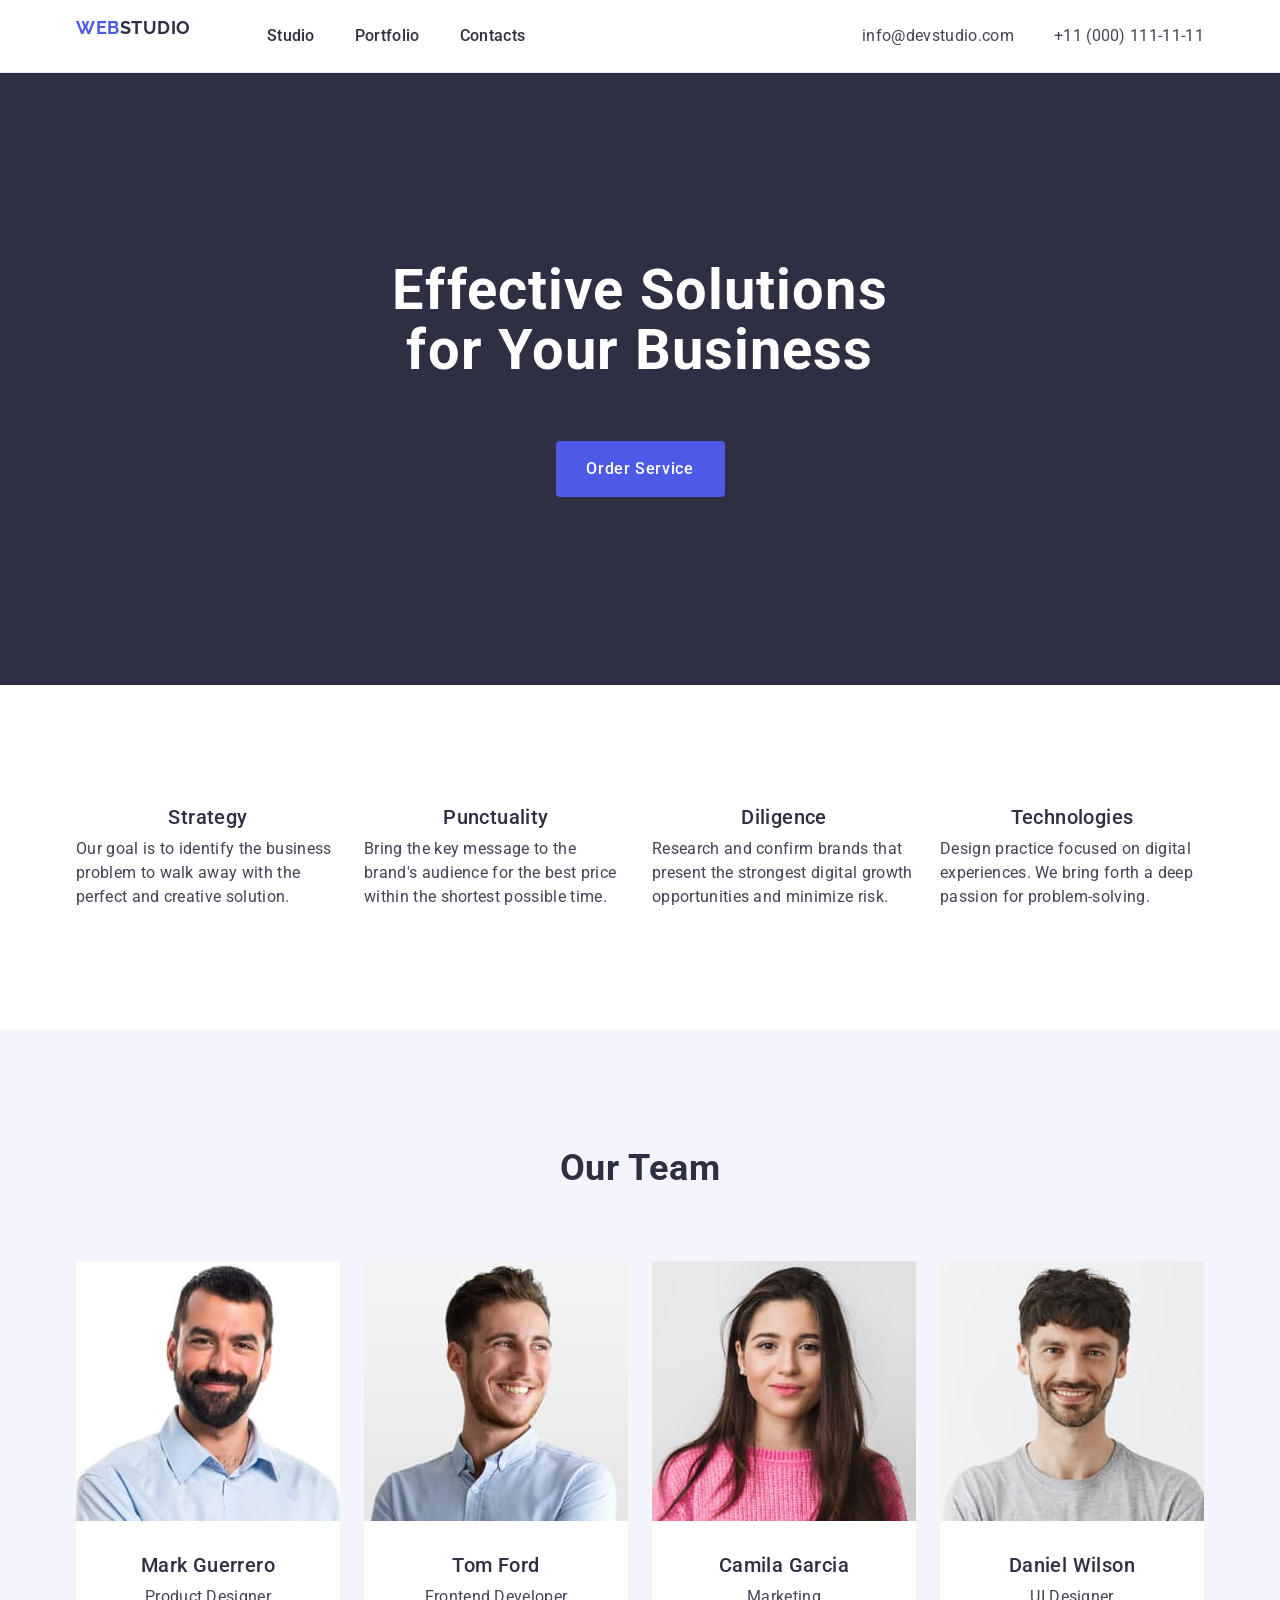
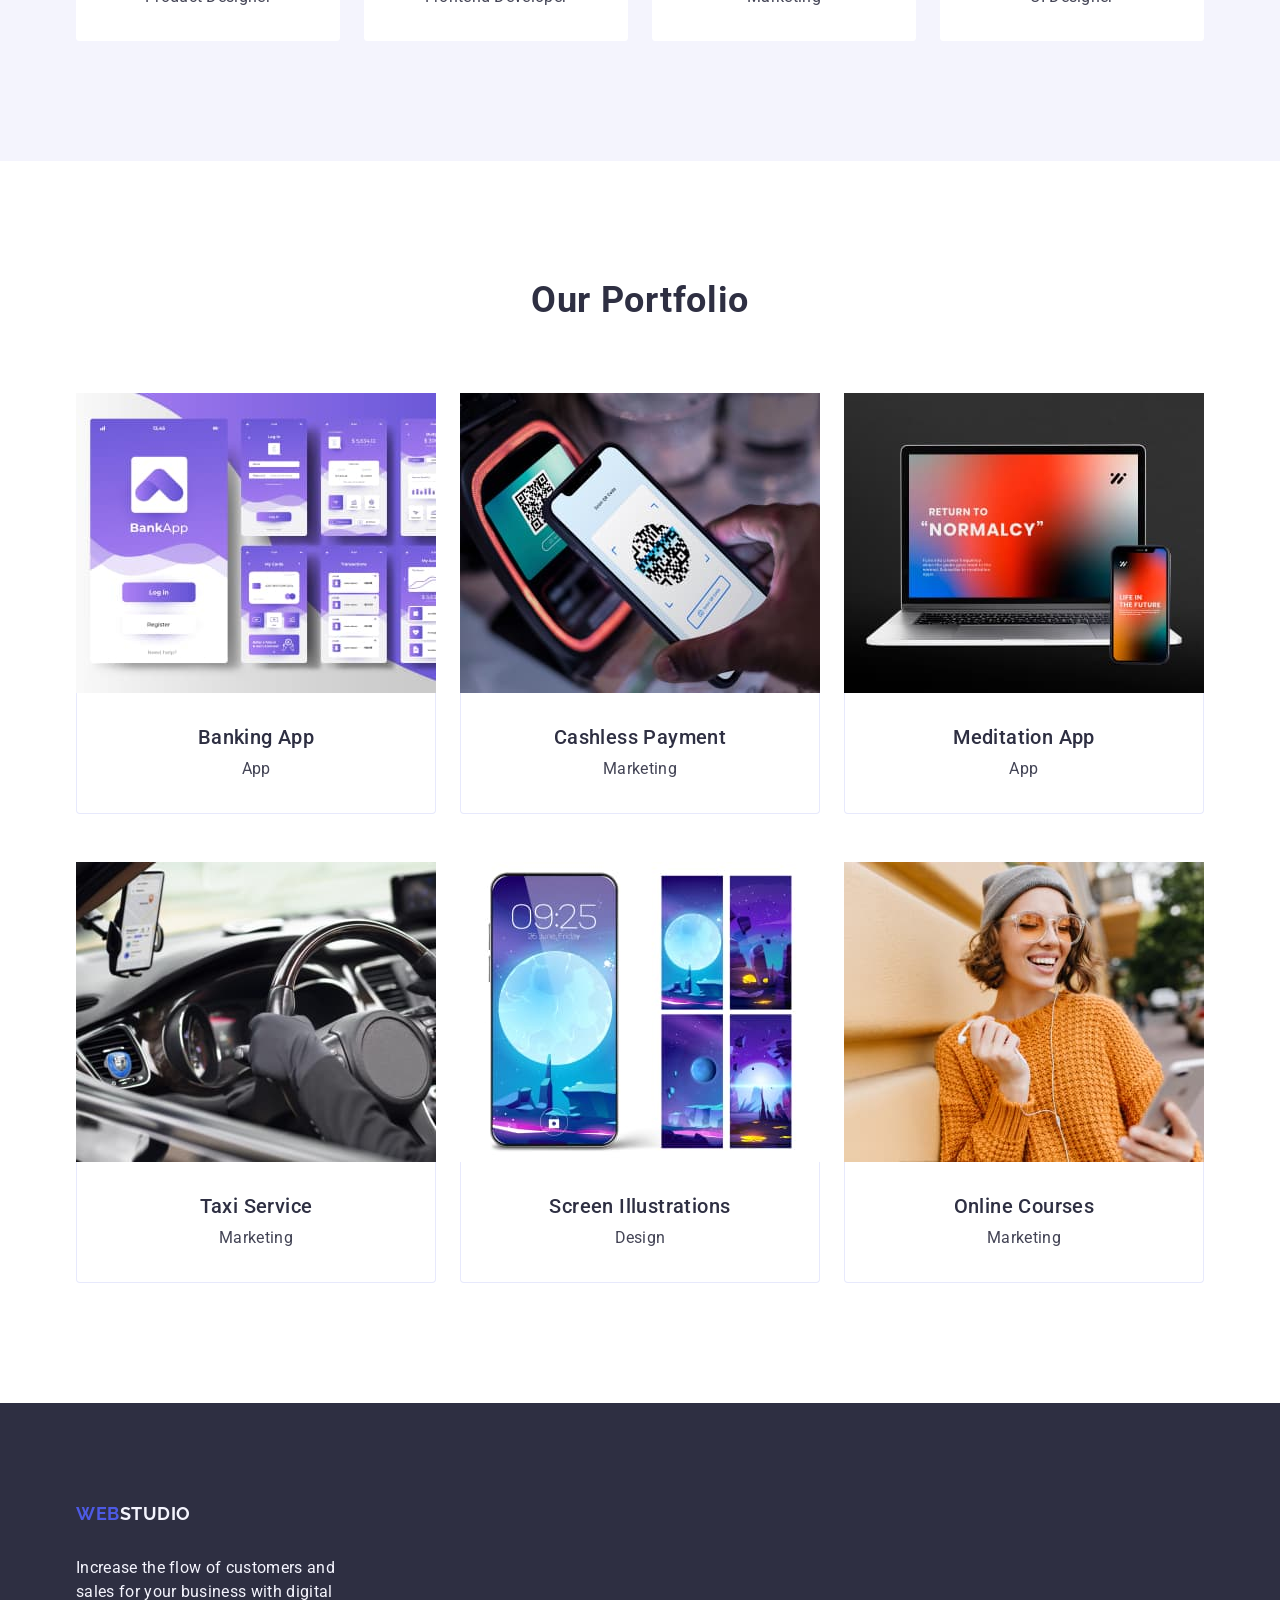
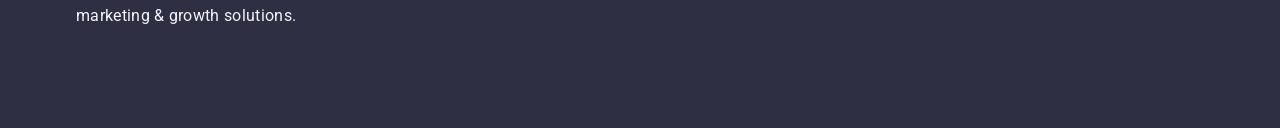
==== index.html @ fe7675bd "Initial commit" ====
<!DOCTYPE html>
<html lang="en">
  <head>
    <meta charset="UTF-8" />
    <meta name="viewport" content="width=device-width, initial-scale=1.0" />
    <link rel="preconnect" href="https://fonts.googleapis.com" />
    <link rel="preconnect" href="https://fonts.gstatic.com" crossorigin />
    <link
      href="https://fonts.googleapis.com/css2?family=Raleway:wght@800&family=Roboto:wght@400;500;700;900&display=swap"
      rel="stylesheet"
    />
    <link
      rel="stylesheet"
      href="https://cdnjs.cloudflare.com/ajax/libs/modern-normalize/2.0.0/modern-normalize.min.css"
      integrity="sha512-4xo8blKMVCiXpTaLzQSLSw3KFOVPWhm/TRtuPVc4WG6kUgjH6J03IBuG7JZPkcWMxJ5huwaBpOpnwYElP/m6wg=="
      crossorigin="anonymous"
      referrerpolicy="no-referrer"
    />
    <link rel="stylesheet" href="./css/styles.css" type="text/css" />

    <title>WebStudio</title>
  </head>
  <!--to clone-->
  <body>
    <header class="header">
      <div class="header-div container">
        <nav class="nav">
          <a class="logo-link link" href="./index.html"
            >Web<span class="logo-header">Studio</span></a
          >

          <ul class="list-header link">
            <li>
              <a href="./index.html" class="first-link link">Studio</a>
            </li>
            <li>
              <a href="" class="first-link link">Portfolio</a>
            </li>
            <li>
              <a href="" class="first-link link">Contacts</a>
            </li>
          </ul>
        </nav>
        <address class="address">
          <ul class="address-list list">
            <li>
              <a href="mailto:info@devstudio.com" class="contact-link link"
                >info@devstudio.com</a
              >
            </li>
            <li>
              <a href="tel:+110001111111" class="contact-link link"
                >+11 (000) 111-11-11</a
              >
            </li>
          </ul>
        </address>
      </div>
    </header>
    <main>
      <!--section one-->
      <section class="section-hero">
        <div class="container">
          <h1 class="heading-hero">Effective Solutions for Your Business</h1>
          <button type="button" class="button">Order Service</button>
        </div>
      </section>
      <!--section two-->
      <section class="section-one">
        <div class="container">
          <h2 class="visually-hidden">Our values</h2>
          <!--deleted section-one-list-->
          <ul class="section-one-list list">
            <li class="section-one-li">
              <h3 class="heading-h">Strategy</h3>
              <p class="paragraph-one">
                Our goal is to identify the business problem to walk away with
                the perfect and creative solution.
              </p>
            </li>
            <li class="section-one-li">
              <h3 class="heading-h">Punctuality</h3>
              <p class="paragraph-one">
                Bring the key message to the brand's audience for the best price
                within the shortest possible time.
              </p>
            </li>
            <li class="section-one-li">
              <h3 class="heading-h">Diligence</h3>
              <p class="paragraph-one">
                Research and confirm brands that present the strongest digital
                growth opportunities and minimize risk.
              </p>
            </li>
            <li class="section-one-li">
              <h3 class="heading-h">Technologies</h3>
              <p class="paragraph-one">
                Design practice focused on digital experiences. We bring forth a
                deep passion for problem-solving.
              </p>
            </li>
          </ul>
        </div>
      </section>
      <!--section three-->
      <section class="section-two">
        <div class="container">
          <h2 class="heading-two">Our Team</h2>
          <ul class="section-two-list list">
            <li class="section-two-li">
              <img
                src="./images/mark-1.jpg"
                alt="man in a blue shirt with short stubble"
                width="264"
                height="260"
              />
              <div class="div-two">
                <h3 class="heading-h">Mark Guerrero</h3>
                <p class="paragraph-two">Product Designer</p>
              </div>
            </li>
            <li class="section-two-li">
              <img
                src="./images/tom-2.jpg"
                alt="man in a blue shirt, smiling"
                width="264"
                height="260"
              />
              <div class="div-two">
                <h3 class="heading-h">Tom Ford</h3>
                <p class="paragraph-two">Frontend Developer</p>
              </div>
            </li>
            <li class="section-two-li">
              <img
                src="./images/camila-3.jpg"
                alt="woman in a pink sweater"
                width="264"
                height="260"
              />
              <div class="div-two">
                <h3 class="heading-h">Camila Garcia</h3>
                <p class="paragraph-two">Marketing</p>
              </div>
            </li>
            <li class="section-two-li">
              <img
                src="./images/daniel-4.jpg"
                alt="man in a grey t-shirt"
                width="264"
                height="260"
              />
              <div class="div-two">
                <h3 class="heading-h">Daniel Wilson</h3>
                <p class="paragraph-two">UI Designer</p>
              </div>
            </li>
          </ul>
        </div>
      </section>

      <!--section four-->
      <section class="section-three">
        <div class="container">
          <h2 class="heading-three">Our Portfolio</h2>

          <ul class="portfolio-list list">
            <li class="portfolio-li">
              <img
                src="./images/banking-app-5.jpg"
                width="360"
                height="300"
                alt="an image showing an example of the banking app"
              />
              <div class="div-three">
                <h3 class="heading-h">Banking App</h3>
                <p class="paragraph-three">App</p>
              </div>
            </li>
            <li class="portfolio-li">
              <img
                src="./images/cashless-6.jpg"
                width="360"
                height="300"
                alt="an image showing an example of the cashless payment app"
              />
              <div class="div-three">
                <h3 class="heading-h">Cashless Payment</h3>
                <p class="paragraph-three">Marketing</p>
              </div>
            </li>
            <li class="portfolio-li">
              <img
                src="./images/meditation-app-7.jpg"
                width="360"
                height="300"
                alt="an image showing an example of the meditation app on a computer and on a smartphone"
              />
              <div class="div-three">
                <h3 class="heading-h">Meditation App</h3>
                <p class="paragraph-three">App</p>
              </div>
            </li>
            <li class="portfolio-li">
              <img
                src="./images/taxi-8.jpg"
                width="360"
                height="300"
                alt="an image showing the driver's place in a taxi car with an on app on a smartphone"
              />
              <div class="div-three">
                <h3 class="heading-h">Taxi Service</h3>
                <p class="paragraph-three">Marketing</p>
              </div>
            </li>
            <li class="portfolio-li">
              <img
                src="./images/screen-9.jpg"
                width="360"
                height="300"
                alt="an image showing an example of the illustrations on a smartphone"
              />
              <div class="div-three">
                <h3 class="heading-h">Screen Illustrations</h3>
                <p class="paragraph-three">Design</p>
              </div>
            </li>
            <li class="portfolio-li">
              <img
                src="./images/online-course-10.jpg"
                width="360"
                height="300"
                alt="an image showing happy young woman during online course on a smartphone"
              />
              <div class="div-three">
                <h3 class="heading-h">Online Courses</h3>
                <p class="paragraph-three">Marketing</p>
              </div>
            </li>
          </ul>
        </div>
      </section>
    </main>
    <!--footer-->
    <footer class="footer">
      <div class="container">
        <a class="logo-link link" href="index.html"
          >Web<span class="logo-footer">Studio</span></a
        >

        <p class="footer-paragraph">
          Increase the flow of customers and sales for your business with
          digital marketing & growth solutions.
        </p>
      </div>
    </footer>
  </body>
</html>
---- css/styles.css ----
:root {
  --color-logo: #4d5ae5;
  --color-section1: #2e2f42;
  --color-footer: #f4f4fd;
  --color-paragraph: #434455;
  --color-portfolio: #e7e9fc;
}

body {
  font-family: "Roboto", sans-serif;
  color: #434455;
  background-color: #ffffff;
}

h1,
h2,
h3,
h4,
h5,
h6,
p {
  margin: 0;
}

img {
  display: block;
  max-width: 100%;
  height: auto;
}

button {
  cursor: pointer;
  border: none;
  border-radius: 4px;
}

.link {
  text-decoration: none;
}

.list {
  list-style: none;
  margin: 0;
  padding-left: 0;
}

ul,
ol {
  list-style: none;
  margin: 0;
  padding-left: 0;
}

* {
  margin: 0;
  padding: 0;
}

.container {
  margin: 0 auto;
  padding: 0 15px;
  max-width: 1158px;
}

.logo-link {
  font-family: "Raleway", sans-serif;
  font-weight: 700;
  font-size: 18px;
  line-height: 1.17;
  letter-spacing: 0.03em;
  text-transform: uppercase;
  color: var(--color-logo);
  margin-right: 76px;
  display: inline-block;
  margin-bottom: 16px;
}

.logo-header {
  color: #2e2f42;
}

header {
  border-bottom: 1px solid #e7e9fc;
}

.list-header {
  display: flex;
  gap: 40px;
}

.header-div {
  display: flex;
  width: 1158px;
  margin: 0 auto;
  padding: 0 15px;
}

.nav {
  display: flex;
  align-items: center;
}

.visually-hidden {
  position: absolute;
  width: 1px;
  height: 1px;
  margin: -1px;
  border: 0;
  padding: 0;
  white-space: nowrap;
  clip-path: inset(100%);
  clip: rect(0 0 0 0);
  overflow: hidden;
}

.first-link:hover {
  color: #404bbf;
}

.first-link:focus {
  color: #404bbf;
}

.first-link {
  font-weight: 500;
  font-size: 16px;
  line-height: 1.5;
  letter-spacing: 0.02em;
  color: #2e2f42;
  padding: 24px 0 24px;
}

.section-one {
  padding: 120px 0;
}

.section-one-list {
  display: flex;
  gap: 24px;
}

.section-one-li {
  width: calc((100% - 72px) / 4);
}

.section-two {
  background-color: #f4f4fd;
  padding: 120px 0;
}

.section-two-list {
  display: flex;
  gap: 24px;
}

.section-two-li {
  width: calc((100%-72px) / 4);
  border-radius: 0px 0px 4px 4px;
  background-color: #ffffff;
}

.address {
  font-style: normal;
  margin-left: auto;
  display: flex;
  gap: 40px;
  padding: 24px 0;
}
.address-list {
  display: flex;
  gap: 40px;
}

.span {
  color: #2e2f42;
}

.logo-footer {
  color: #f4f4fd;
  font-weight: 700;
  display: inline-block;
  margin-bottom: 16px;
}

.footer-paragraph {
  line-height: 1.5;
  color: var(--color-footer);
  letter-spacing: 0.02em;
  max-width: 264px;
}

.contact-link {
  font-size: 16px;
  line-height: 1.5;
  letter-spacing: 0.02em;
  color: #434455;
  text-decoration: none;
}

.contact-link:hover {
  color: #404bbf;
}

.contact-link:focus {
  color: #404bbf;
}

.filter-button :hover .filter-button :focus {
  background-color: var(--color-example);
}

.section-hero {
  background-color: var(--color-section1);
  padding: 188px 0;
}

.heading-hero {
  font-size: 56px;
  line-height: 1.07;
  text-align: center;
  letter-spacing: 0.02em;
  color: #ffffff;
  max-width: 496px;
  margin: 0 auto;
}

.heading-two {
  font-size: 36px;
  line-height: 1.11;
  text-align: center;
  letter-spacing: 0.02em;
  text-transform: capitalize;
  color: #2e2f42;
  margin-bottom: 72px;
}

.heading-h {
  font-weight: 500;
  font-size: 20px;
  line-height: 1.2;
  letter-spacing: 0.02em;
  color: #2e2f42;
  text-align: center;
  margin-bottom: 8px;
}

.heading-three {
  font-size: 36px;
  line-height: 1.11;
  text-align: center;
  letter-spacing: 0.02em;
  text-transform: capitalize;
  color: #2e2f42;
  margin-bottom: 72px;
}

.paragraph-one {
  font-size: 16px;
  line-height: 1.5;
  letter-spacing: 0.02em;
}

.paragraph-two {
  font-size: 16px;
  line-height: 1.5;
  letter-spacing: 0.02em;
  text-align: center;
}

.div-two {
  padding: 32px 0px;
  background-color: #ffffff;
  border-radius: 0px 0px 4px 4px;
  gap: 32px;
}

.paragraph-portfolio {
  font-size: 16px;
  line-height: 1.5;
  letter-spacing: 0.02em;
  color: var(--color-paragraph);
}

.paragraph-three {
  font-size: 16px;
  line-height: 1.5;
  letter-spacing: 0.02em;
  color: #434455;
  text-align: center;
}

.button {
  background-color: #4d5ae5;
  font-family: "Roboto", sans-serif;
  font-weight: 500;
  font-size: 16px;
  line-height: 1.5;
  letter-spacing: 0.04em;
  color: #ffffff;
  cursor: pointer;
  display: block;
  min-width: 169px;
  height: 56px;
  border: none;
  border-radius: 4px;
  margin: 0 auto;
  margin-top: 60px;
}

.button:focus {
  background-color: #404bbf;
}

.button:hover {
  background-color: #404bbf;
}

.section-three {
  padding-top: 120px;
  padding-bottom: 120px;
}

.div-three {
  padding: 32px 16px;
  background-color: #ffffff;
  border: 1px solid #e7e9fc;
  border-top: none;
  border-radius: 0px 0px 4px 4px;
  gap: 32px;
}

.portfolio-list {
  display: flex;
  flex-wrap: wrap;
  column-gap: 24px;
  row-gap: 48px;
}

.portfolio-li {
  width: calc((100% - 48px) / 3);
}

.footer {
  padding: 100px 0;
  background-color: #2e2f42;
  color: var(--CLOUD, #f4f4fd);
}
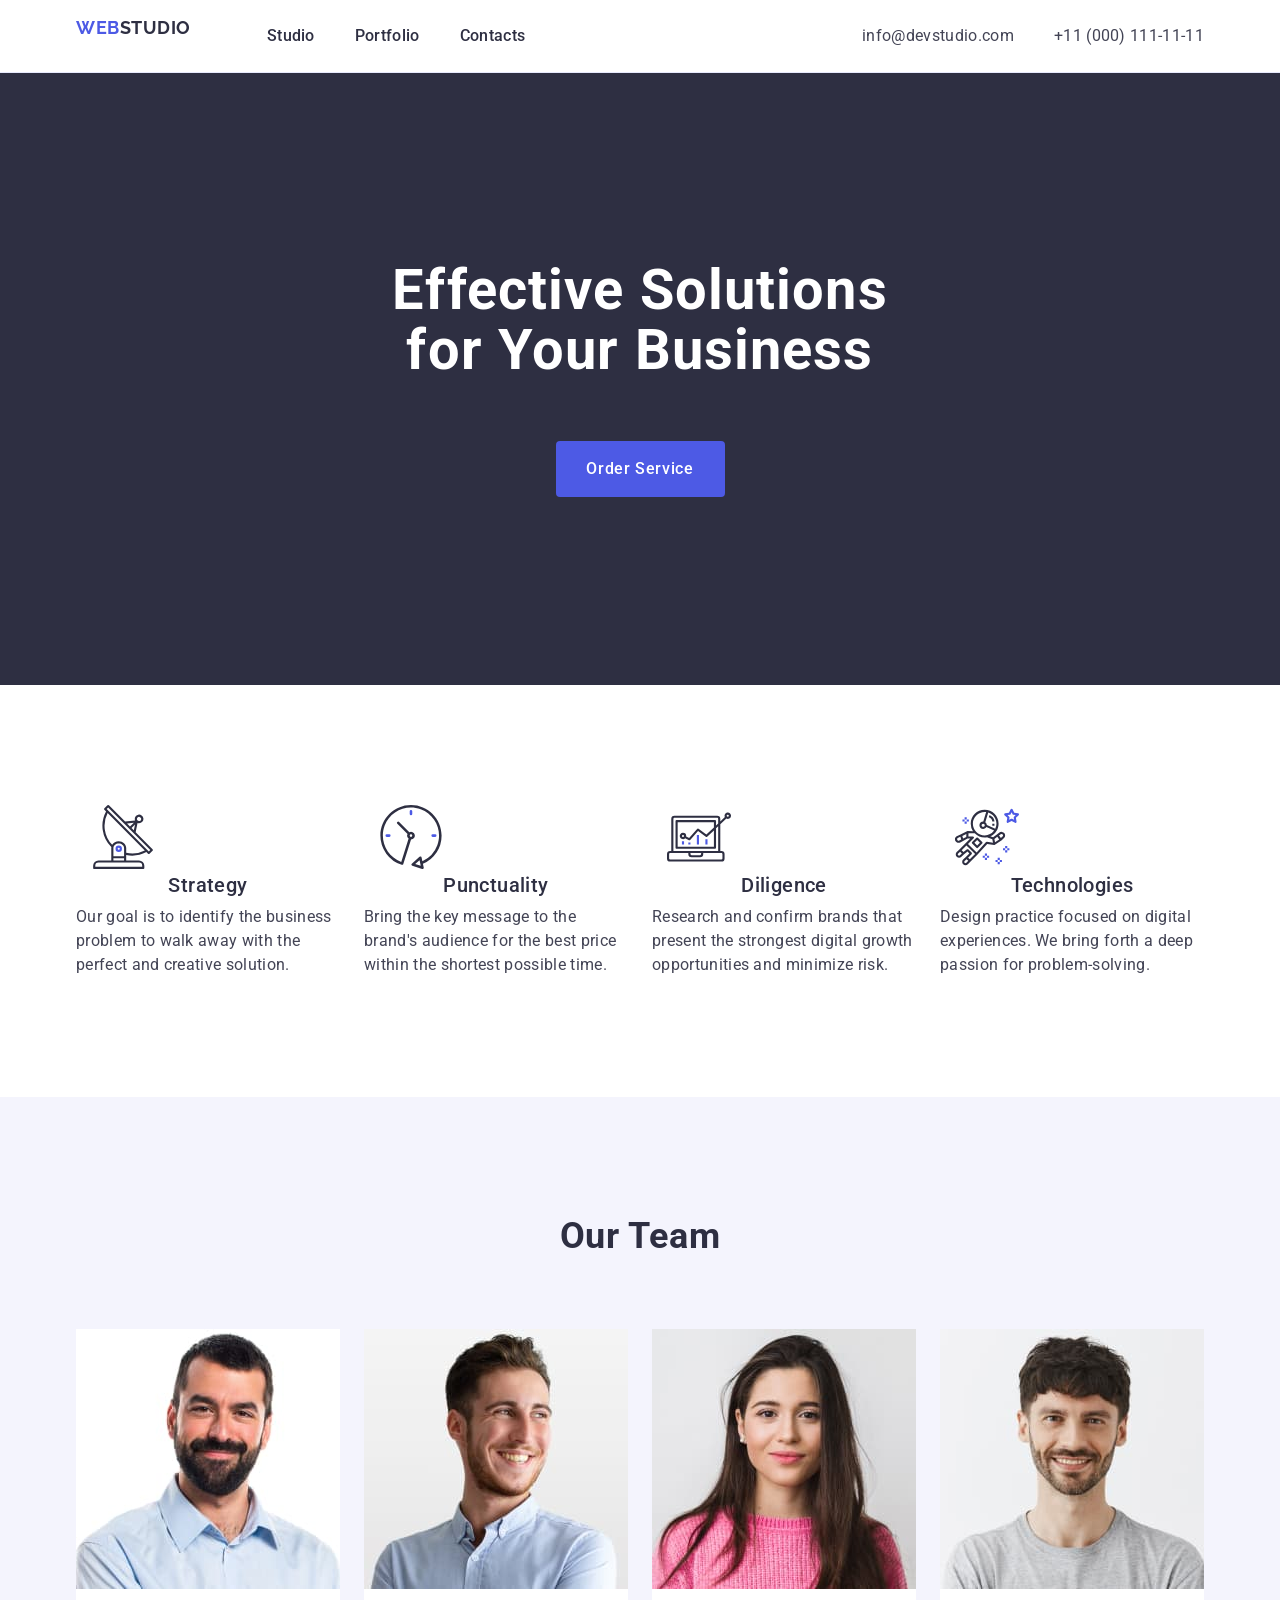
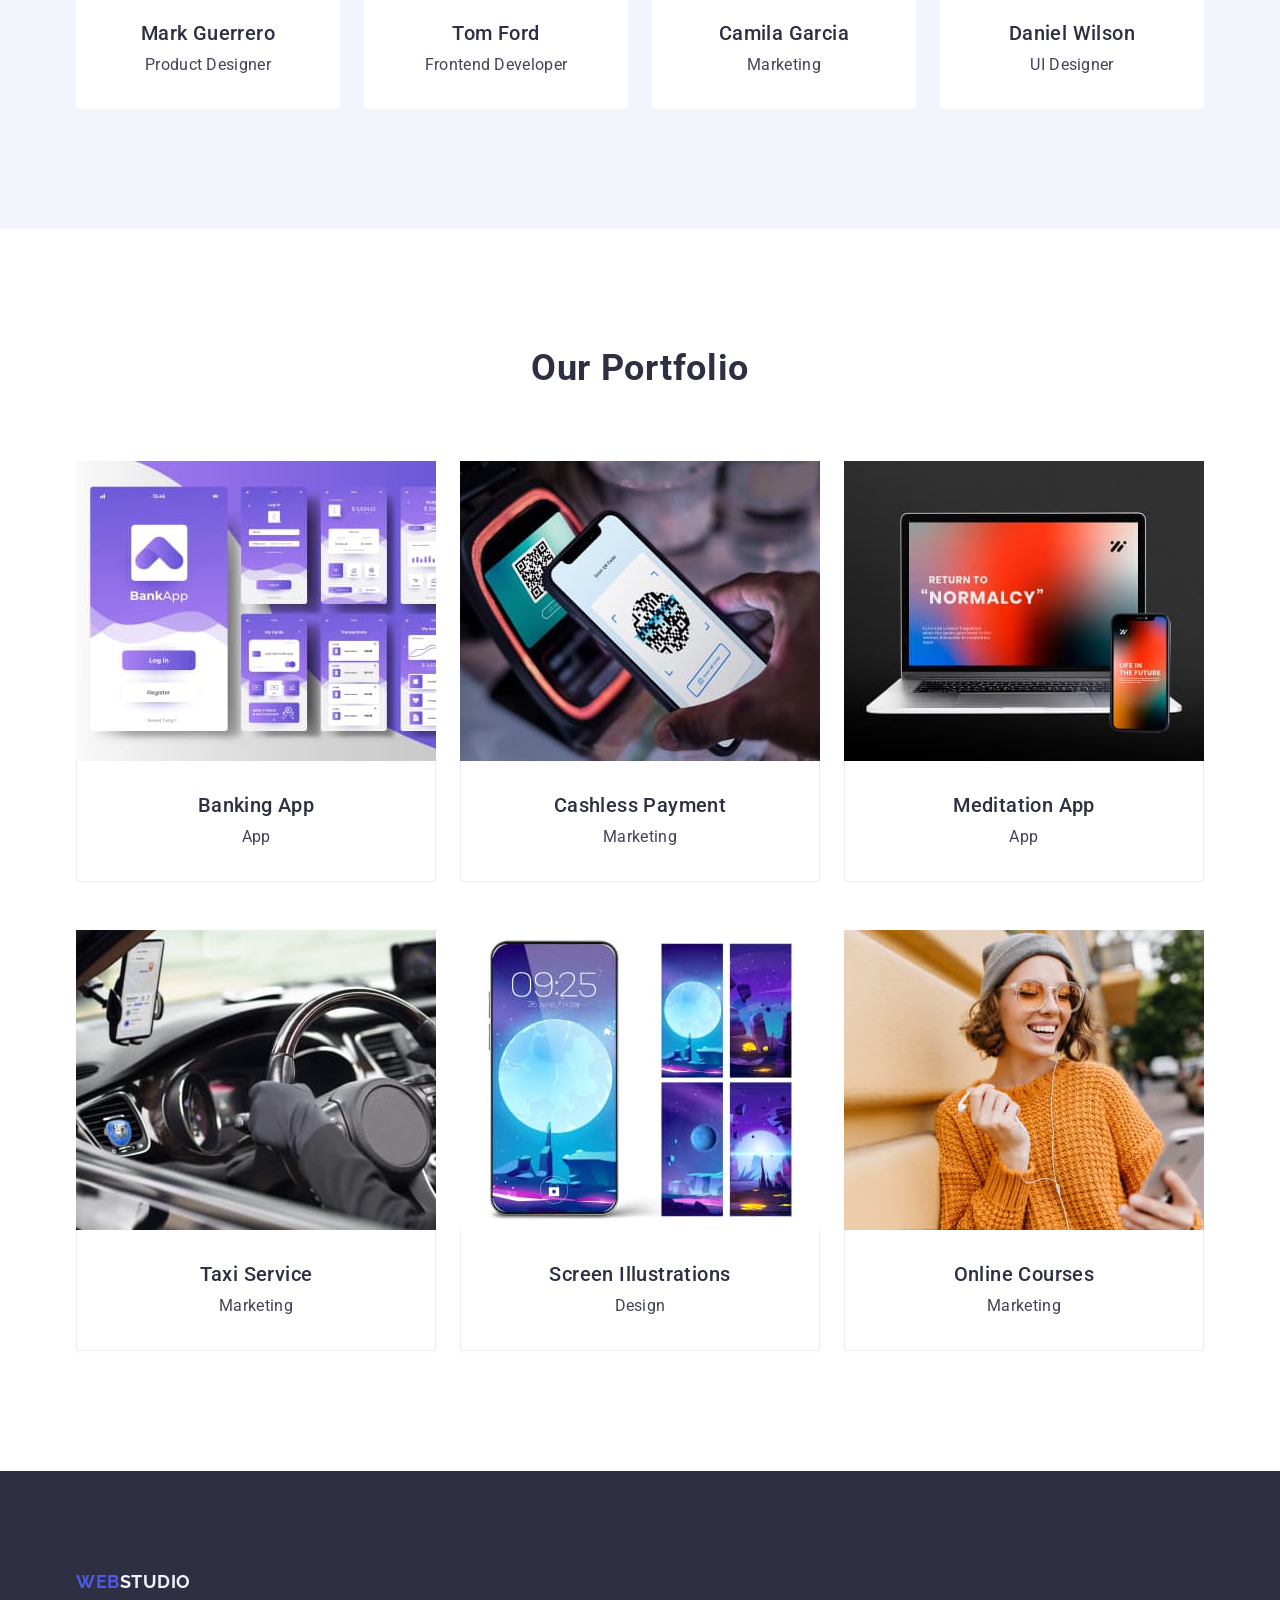
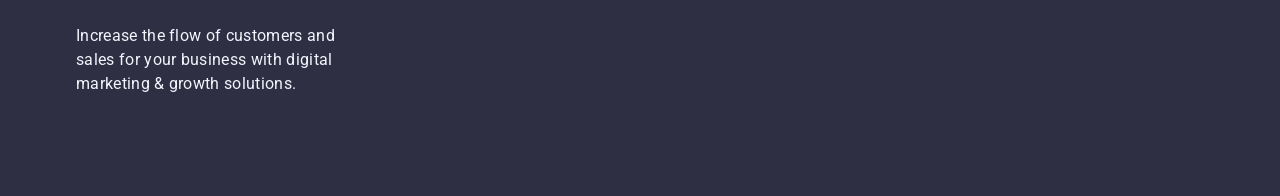
==== commit 10e4bca8: "add icons" ====
--- a/index.html
+++ b/index.html
@@ -72,6 +72,11 @@
           <!--deleted section-one-list-->
           <ul class="section-one-list list">
             <li class="section-one-li">
+              <div class="container section-one-icons-container">
+                <svg class="section-one-icons" width="64" height="64">
+                  <use href="./images/icons.svg#icon-antenna-1"></use>
+                </svg>
+              </div>
               <h3 class="heading-h">Strategy</h3>
               <p class="paragraph-one">
                 Our goal is to identify the business problem to walk away with
@@ -79,6 +84,11 @@
               </p>
             </li>
             <li class="section-one-li">
+              <div class="container section-one-icons-container">
+                <svg class="section-one-icons" width="64" height="64">
+                  <use href="./images/icons.svg#icon-clock-1"></use>
+                </svg>
+              </div>
               <h3 class="heading-h">Punctuality</h3>
               <p class="paragraph-one">
                 Bring the key message to the brand's audience for the best price
@@ -86,6 +96,11 @@
               </p>
             </li>
             <li class="section-one-li">
+              <div class="container section-one-icons-container">
+                <svg class="section-one-icons" width="64" height="64">
+                  <use href="./images/icons.svg#icon-diagram-1"></use>
+                </svg>
+              </div>
               <h3 class="heading-h">Diligence</h3>
               <p class="paragraph-one">
                 Research and confirm brands that present the strongest digital
@@ -93,6 +108,11 @@
               </p>
             </li>
             <li class="section-one-li">
+              <div class="container section-one-icons-container">
+                <svg class="section-one-icons" width="64" height="64">
+                  <use href="./images/icons.svg#icon-astronaut-1"></use>
+                </svg>
+              </div>
               <h3 class="heading-h">Technologies</h3>
               <p class="paragraph-one">
                 Design practice focused on digital experiences. We bring forth a
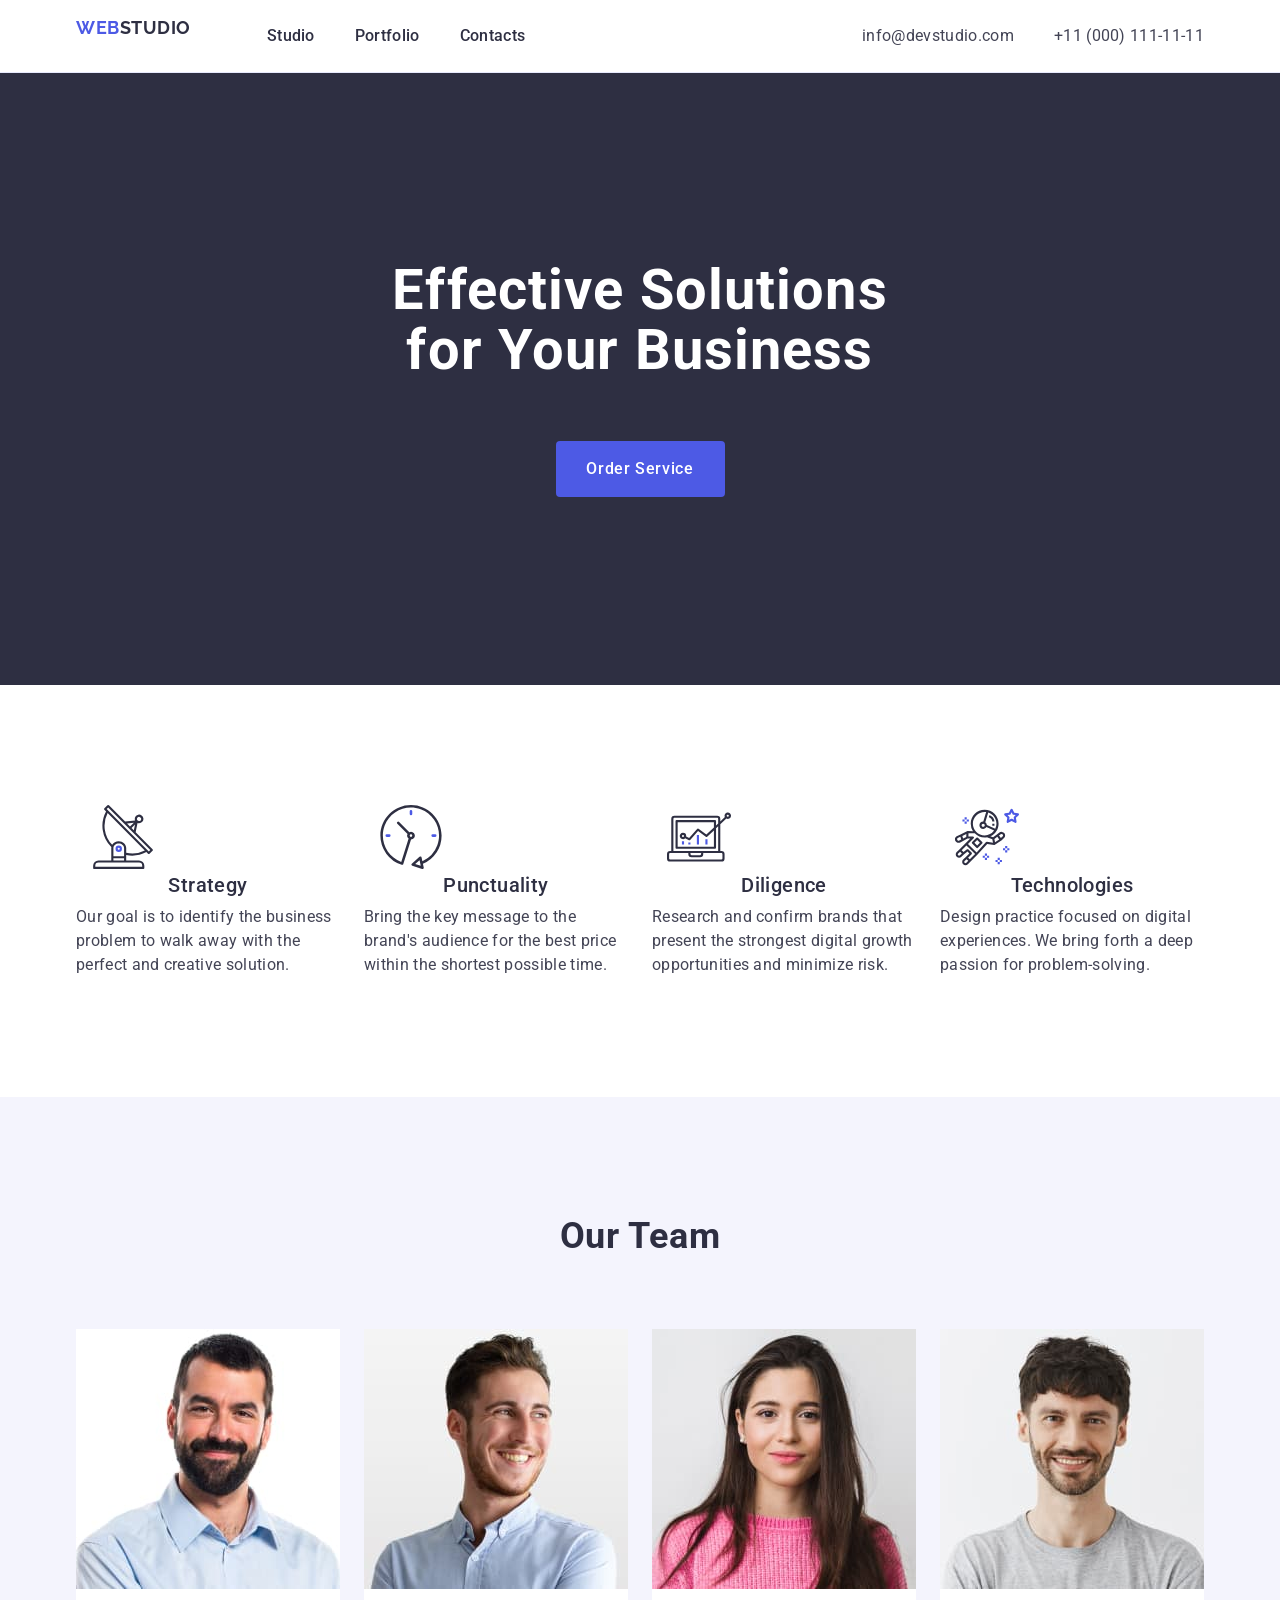
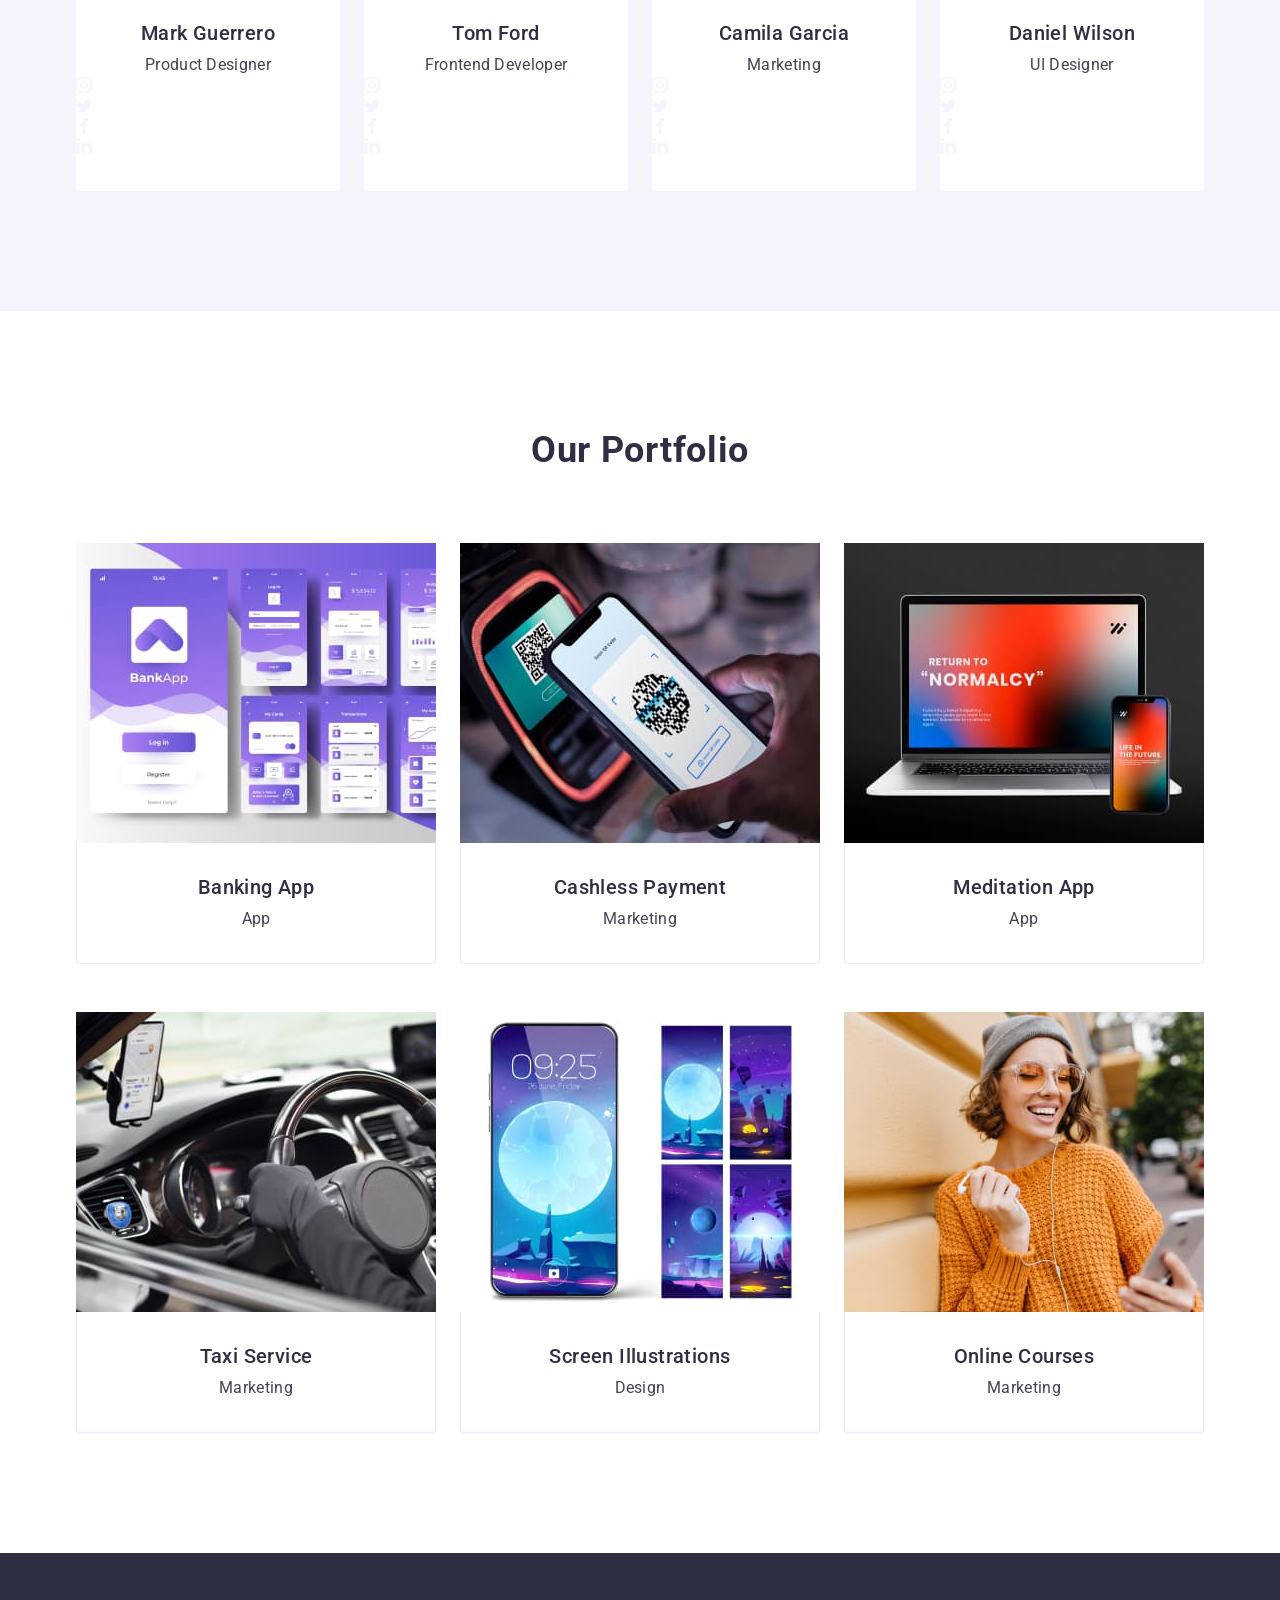
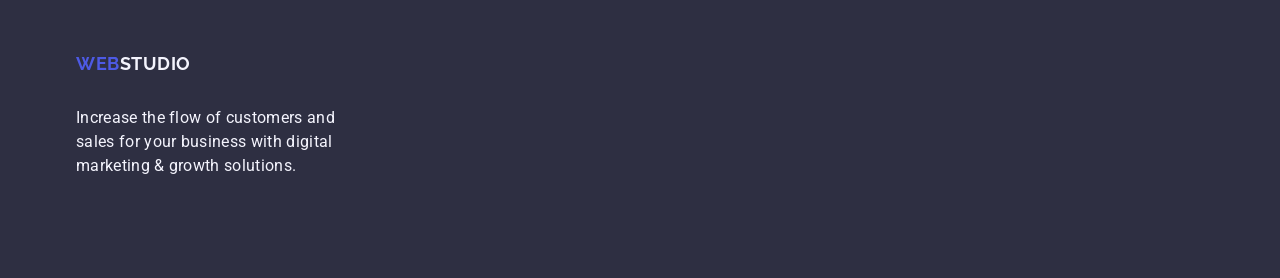
==== commit dabea833: "add social icons" ====
--- a/index.html
+++ b/index.html
@@ -137,6 +137,37 @@
               <div class="div-two">
                 <h3 class="heading-h">Mark Guerrero</h3>
                 <p class="paragraph-two">Product Designer</p>
+
+                <ul class="section-two-icons-list">
+                  <li class="section-two-icons-li">
+                    <a href="" class="link-icon">
+                      <svg width="16" height="16" class="icon-li">
+                        <use href="./images/icons.svg#icon-instagram"></use>
+                      </svg>
+                    </a>
+                  </li>
+                  <li class="section-two-icons-li">
+                    <a href="" class="link-icon">
+                      <svg width="16" height="16" class="icon-li">
+                        <use href="./images/icons.svg#icon-twitter"></use>
+                      </svg>
+                    </a>
+                  </li>
+                  <li class="section-two-icons-li">
+                    <a href="" class="link-icon">
+                      <svg width="16" height="16" class="icon-li">
+                        <use href="./images/icons.svg#icon-facebook"></use>
+                      </svg>
+                    </a>
+                  </li>
+                  <li class="section-two-icons-li">
+                    <a href="" class="link-icon">
+                      <svg width="16" height="16" class="icon-li">
+                        <use href="./images/icons.svg#icon-linkedin"></use>
+                      </svg>
+                    </a>
+                  </li>
+                </ul>
               </div>
             </li>
             <li class="section-two-li">
@@ -149,6 +180,36 @@
               <div class="div-two">
                 <h3 class="heading-h">Tom Ford</h3>
                 <p class="paragraph-two">Frontend Developer</p>
+                <ul class="section-two-icons-list">
+                  <li class="section-two-icons-li">
+                    <a href="" class="link-icon">
+                      <svg width="16" height="16" class="icon-li">
+                        <use href="./images/icons.svg#icon-instagram"></use>
+                      </svg>
+                    </a>
+                  </li>
+                  <li class="section-two-icons-li">
+                    <a href="" class="link-icon">
+                      <svg width="16" height="16" class="icon-li">
+                        <use href="./images/icons.svg#icon-twitter"></use>
+                      </svg>
+                    </a>
+                  </li>
+                  <li class="section-two-icons-li">
+                    <a href="" class="link-icon">
+                      <svg width="16" height="16" class="icon-li">
+                        <use href="./images/icons.svg#icon-facebook"></use>
+                      </svg>
+                    </a>
+                  </li>
+                  <li class="section-two-icons-li">
+                    <a href="" class="link-icon">
+                      <svg width="16" height="16" class="icon-li">
+                        <use href="./images/icons.svg#icon-linkedin"></use>
+                      </svg>
+                    </a>
+                  </li>
+                </ul>
               </div>
             </li>
             <li class="section-two-li">
@@ -161,6 +222,36 @@
               <div class="div-two">
                 <h3 class="heading-h">Camila Garcia</h3>
                 <p class="paragraph-two">Marketing</p>
+                <ul class="section-two-icons-list">
+                  <li class="section-two-icons-li">
+                    <a href="" class="link-icon">
+                      <svg width="16" height="16" class="icon-li">
+                        <use href="./images/icons.svg#icon-instagram"></use>
+                      </svg>
+                    </a>
+                  </li>
+                  <li class="section-two-icons-li">
+                    <a href="" class="link-icon">
+                      <svg width="16" height="16" class="icon-li">
+                        <use href="./images/icons.svg#icon-twitter"></use>
+                      </svg>
+                    </a>
+                  </li>
+                  <li class="section-two-icons-li">
+                    <a href="" class="link-icon">
+                      <svg width="16" height="16" class="icon-li">
+                        <use href="./images/icons.svg#icon-facebook"></use>
+                      </svg>
+                    </a>
+                  </li>
+                  <li class="section-two-icons-li">
+                    <a href="" class="link-icon">
+                      <svg width="16" height="16" class="icon-li">
+                        <use href="./images/icons.svg#icon-linkedin"></use>
+                      </svg>
+                    </a>
+                  </li>
+                </ul>
               </div>
             </li>
             <li class="section-two-li">
@@ -173,6 +264,36 @@
               <div class="div-two">
                 <h3 class="heading-h">Daniel Wilson</h3>
                 <p class="paragraph-two">UI Designer</p>
+                <ul class="section-two-icons-list">
+                  <li class="section-two-icons-li">
+                    <a href="" class="link-icon">
+                      <svg width="16" height="16" class="icon-li">
+                        <use href="./images/icons.svg#icon-instagram"></use>
+                      </svg>
+                    </a>
+                  </li>
+                  <li class="section-two-icons-li">
+                    <a href="" class="link-icon">
+                      <svg width="16" height="16" class="icon-li">
+                        <use href="./images/icons.svg#icon-twitter"></use>
+                      </svg>
+                    </a>
+                  </li>
+                  <li class="section-two-icons-li">
+                    <a href="" class="link-icon">
+                      <svg width="16" height="16" class="icon-li">
+                        <use href="./images/icons.svg#icon-facebook"></use>
+                      </svg>
+                    </a>
+                  </li>
+                  <li class="section-two-icons-li">
+                    <a href="" class="link-icon">
+                      <svg width="16" height="16" class="icon-li">
+                        <use href="./images/icons.svg#icon-linkedin"></use>
+                      </svg>
+                    </a>
+                  </li>
+                </ul>
               </div>
             </li>
           </ul>
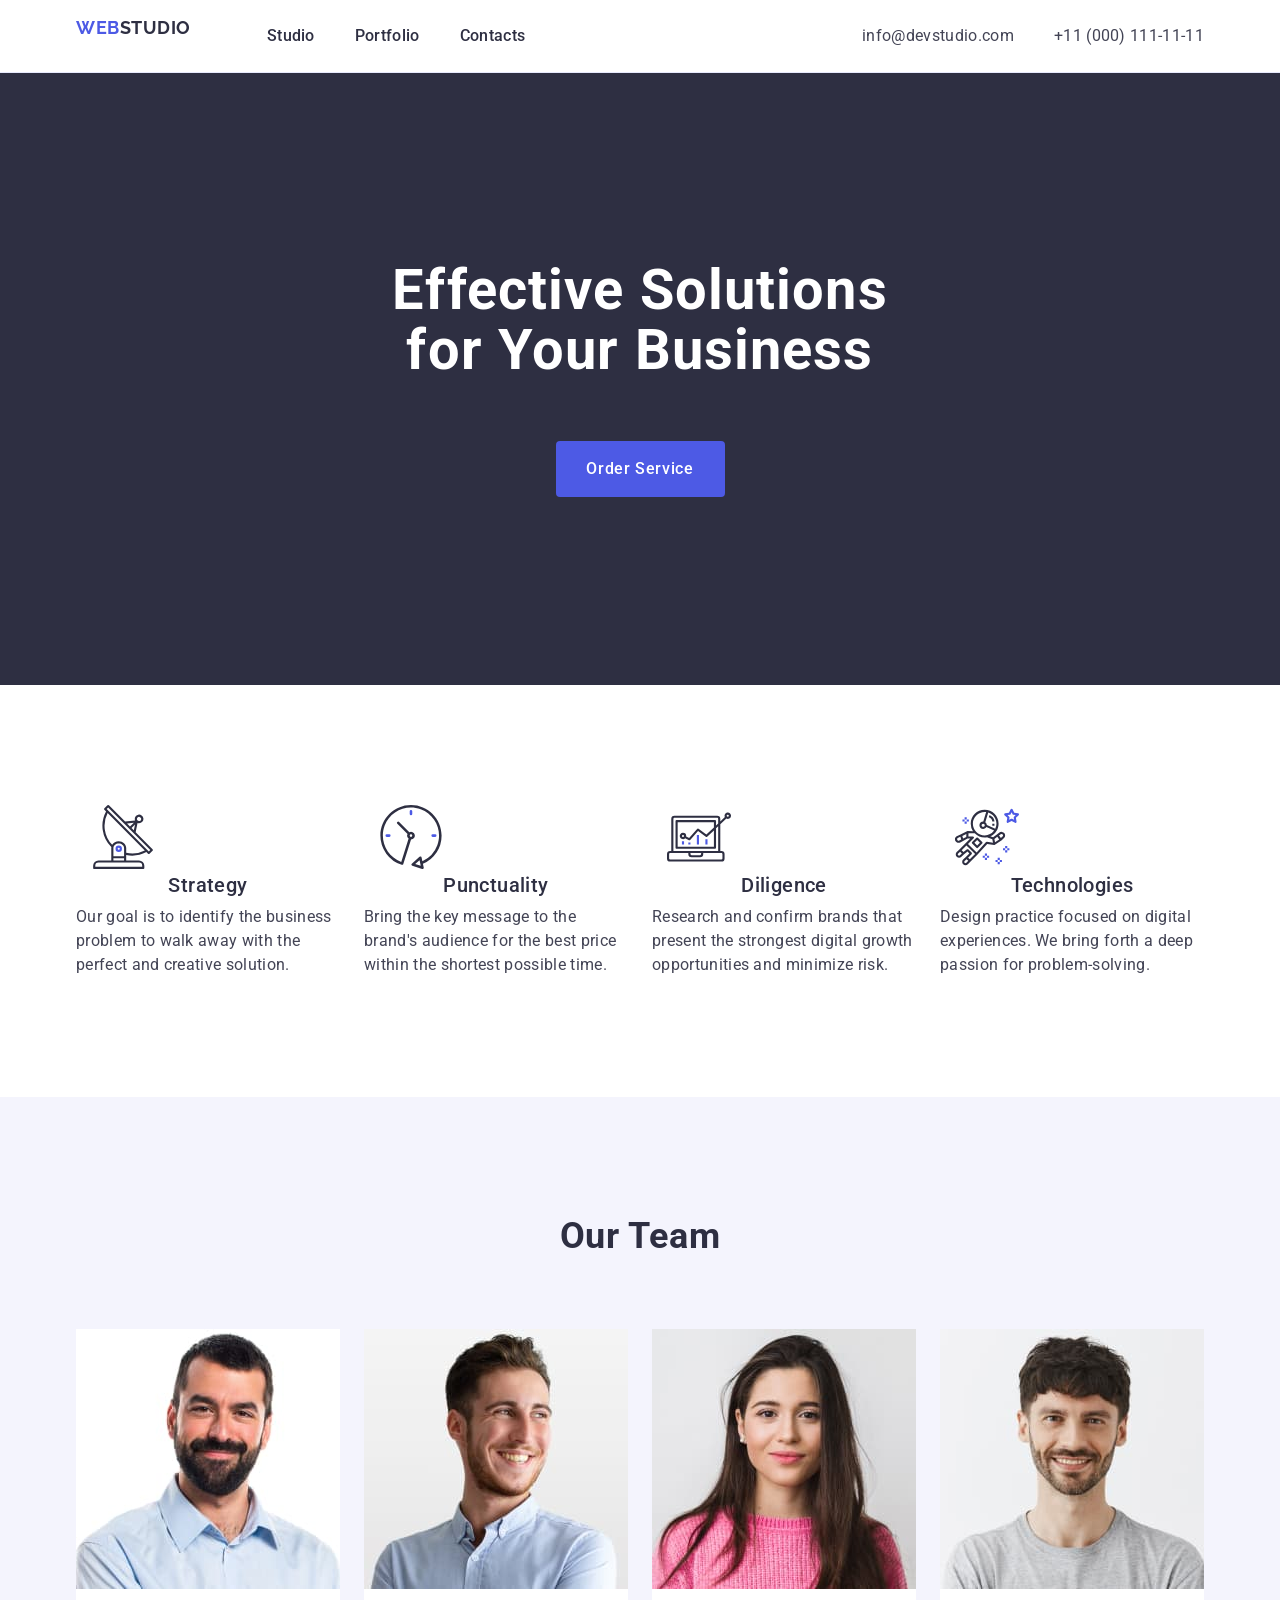
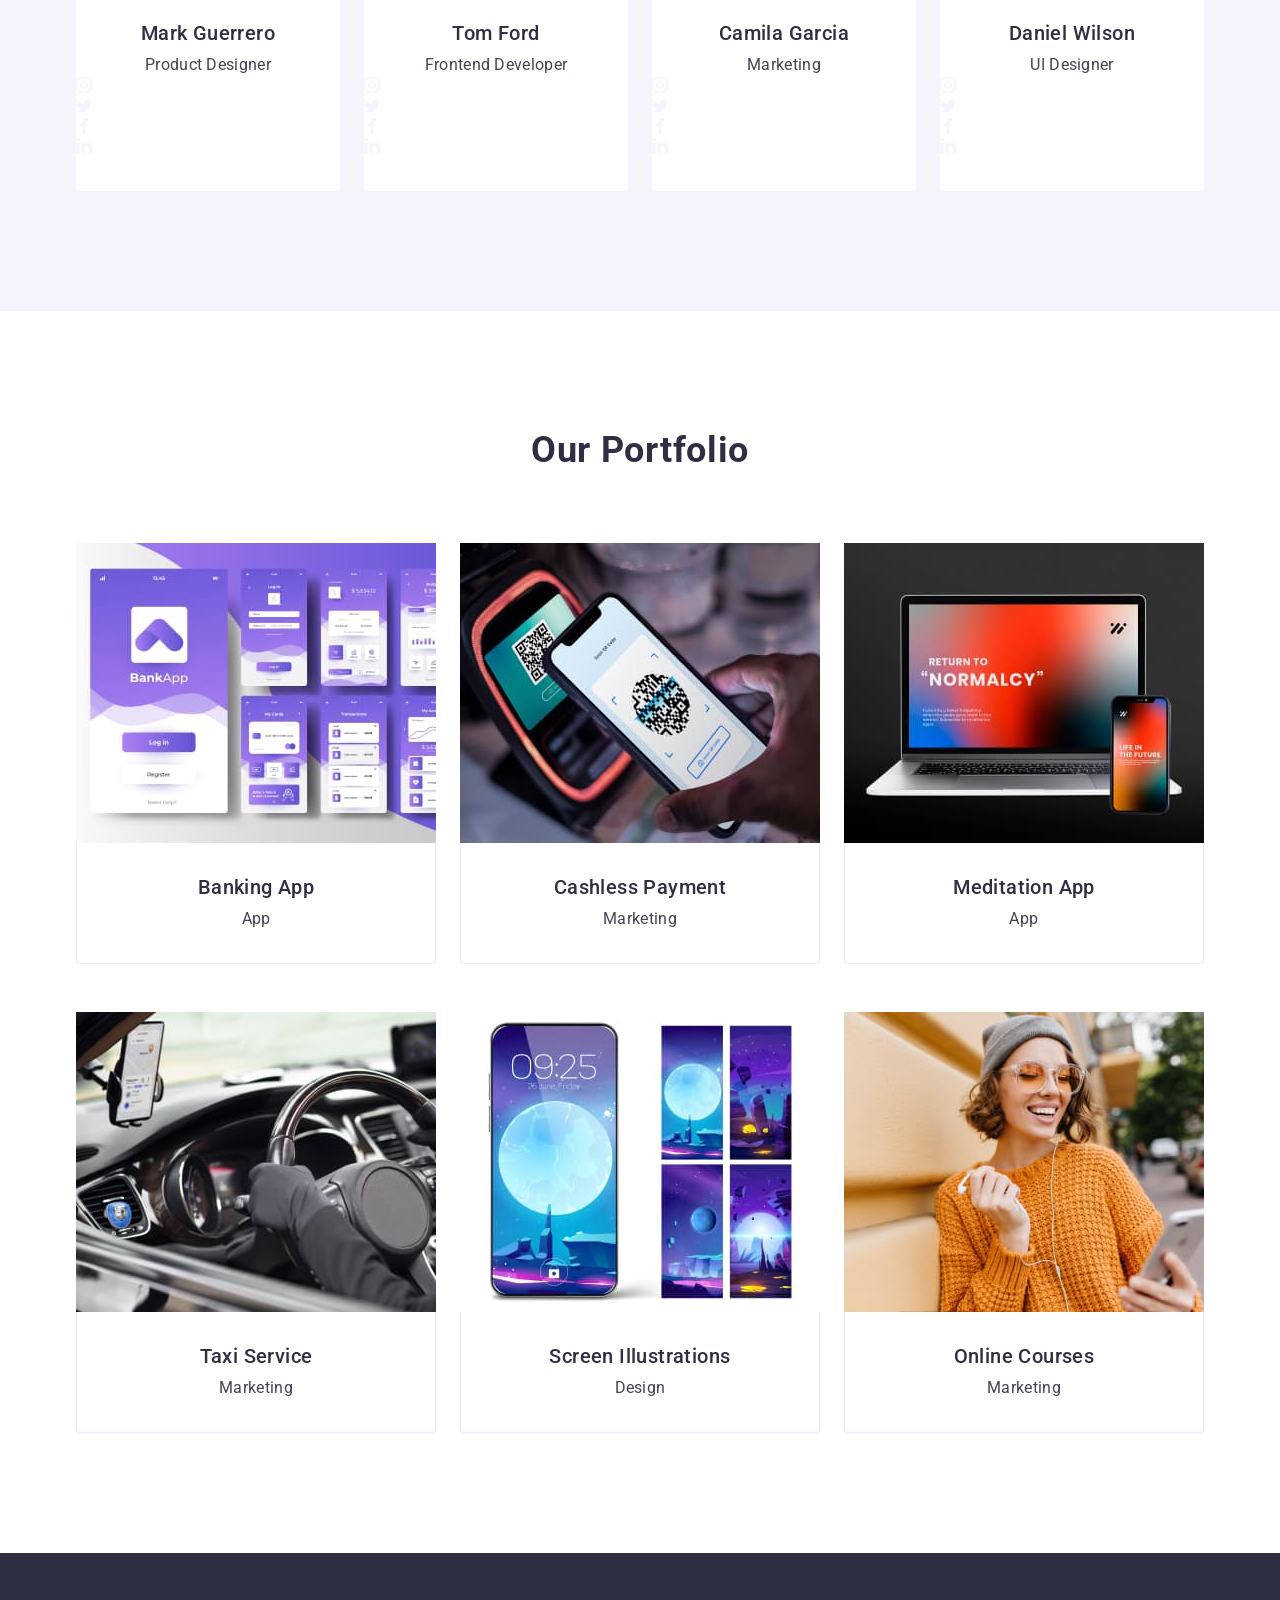
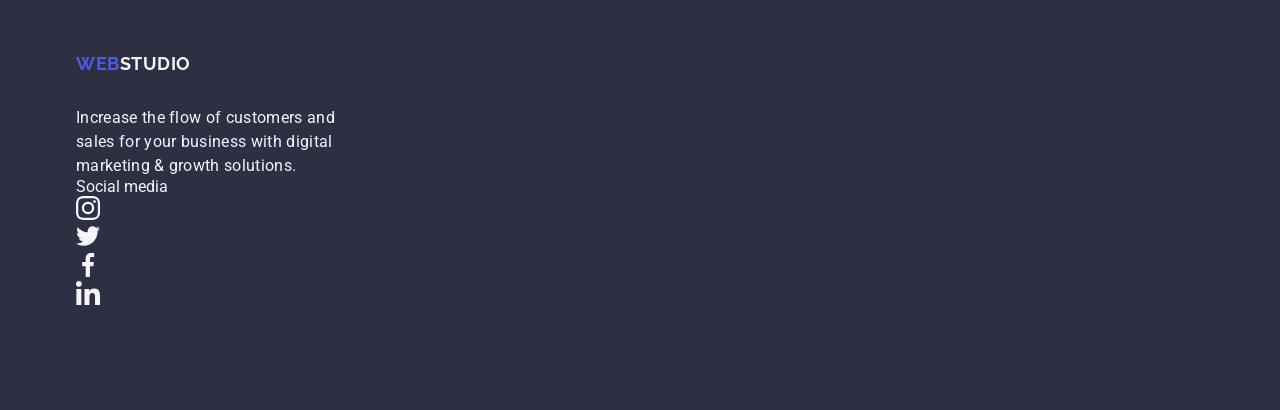
==== commit fc11ad66: "footer" ====
--- a/index.html
+++ b/index.html
@@ -383,16 +383,51 @@
       </section>
     </main>
     <!--footer-->
+
     <footer class="footer">
-      <div class="container">
-        <a class="logo-link link" href="index.html"
-          >Web<span class="logo-footer">Studio</span></a
-        >
-
-        <p class="footer-paragraph">
-          Increase the flow of customers and sales for your business with
-          digital marketing & growth solutions.
-        </p>
+      <div class="container footer-main">
+        <div class="div-footer-one">
+          <a class="logo-link link" href="index.html"
+            >Web<span class="logo-footer">Studio</span></a
+          >
+          <p class="footer-paragraph">
+            Increase the flow of customers and sales for your business with
+            digital marketing & growth solutions.
+          </p>
+        </div>
+        <div class="social-media-container">
+          <p class="footer-paragraph-one">Social media</p>
+          <ul class="footer-icons-list">
+            <li class="footer-icons-li">
+              <a href="" class="footer-link-icon">
+                <svg width="24" height="24" class="footer-icon-li">
+                  <use href="./images/icons.svg#icon-instagram"></use>
+                </svg>
+              </a>
+            </li>
+            <li class="footer-icons-li">
+              <a href="" class="footer-link-icon">
+                <svg width="24" height="24" class="footer-icon-li">
+                  <use href="./images/icons.svg#icon-twitter"></use>
+                </svg>
+              </a>
+            </li>
+            <li class="footer-icons-li">
+              <a href="" class="footer-link-icon">
+                <svg width="24" height="24" class="footer-icon-li">
+                  <use href="./images/icons.svg#icon-facebook"></use>
+                </svg>
+              </a>
+            </li>
+            <li class="footer-icons-li">
+              <a href="" class="footer-link-icon">
+                <svg width="24" height="24" class="footer-icon-li">
+                  <use href="./images/icons.svg#icon-linkedin"></use>
+                </svg>
+              </a>
+            </li>
+          </ul>
+        </div>
       </div>
     </footer>
   </body>
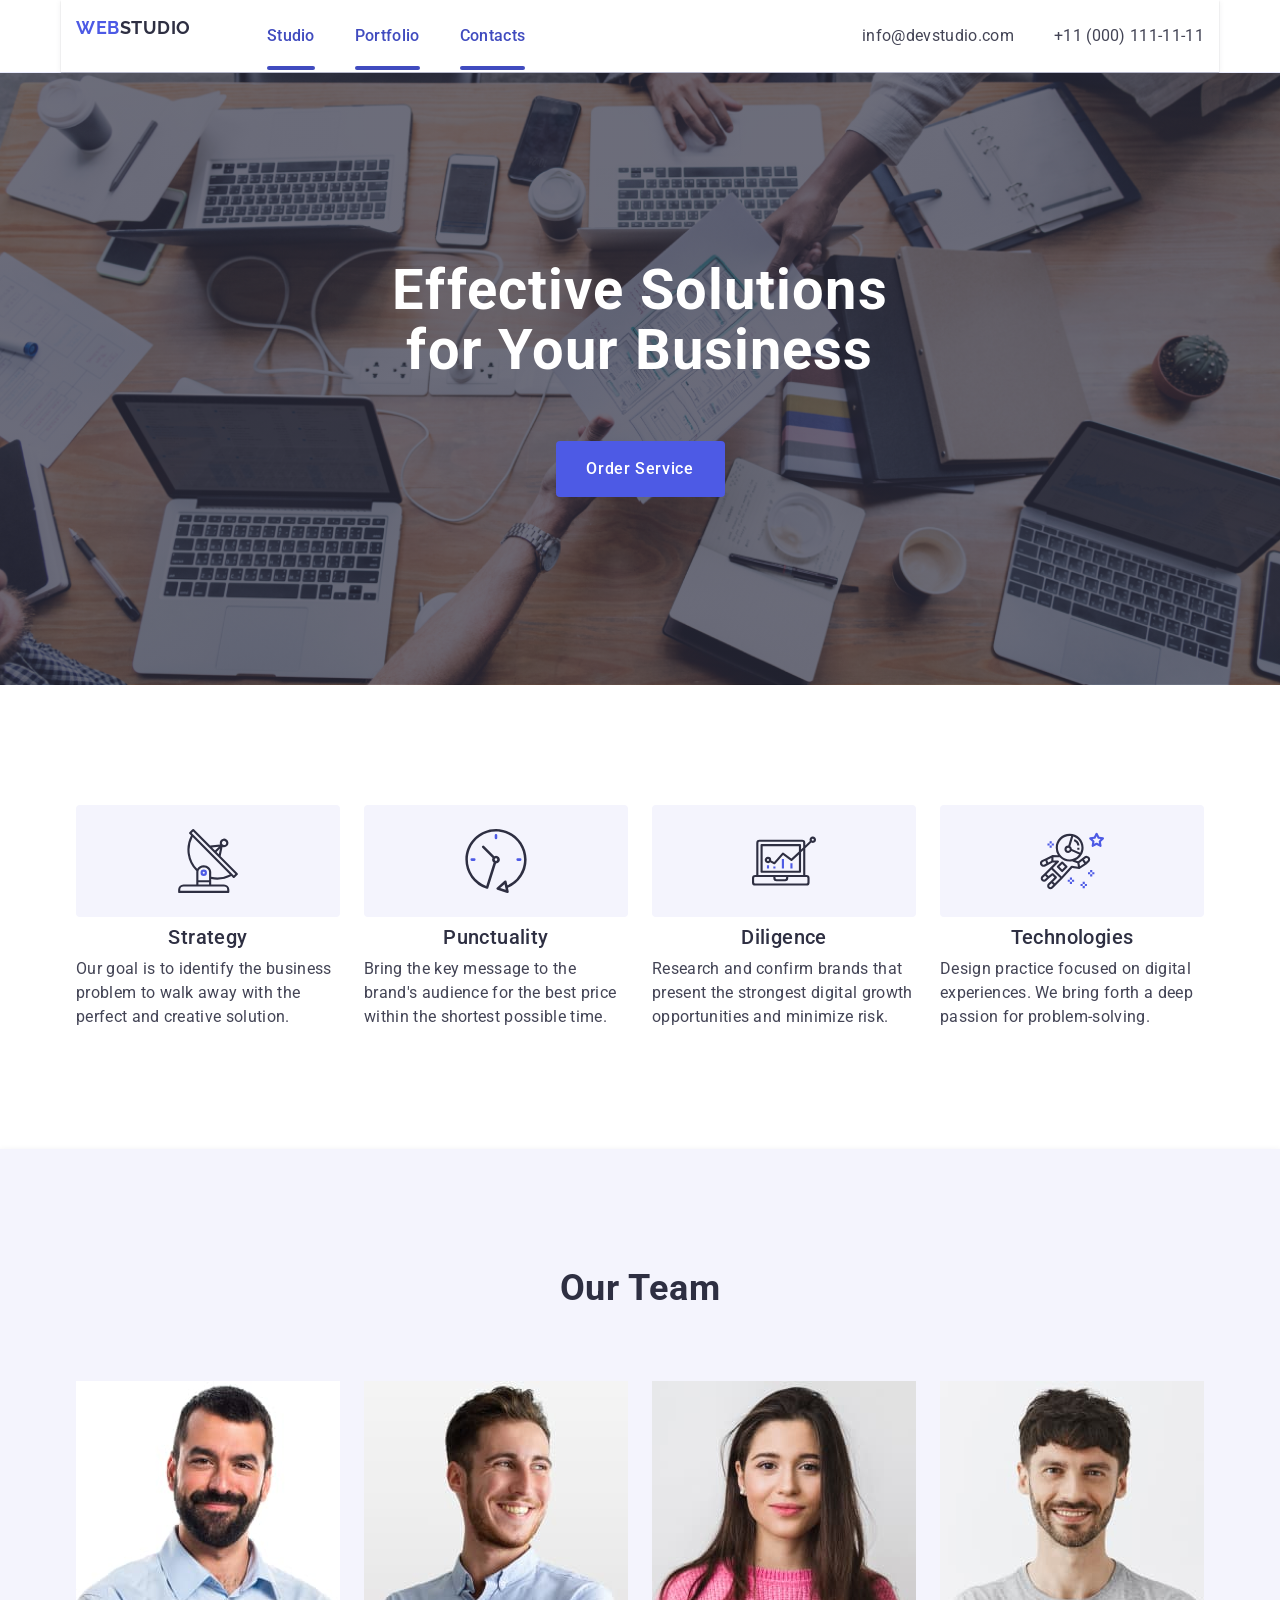
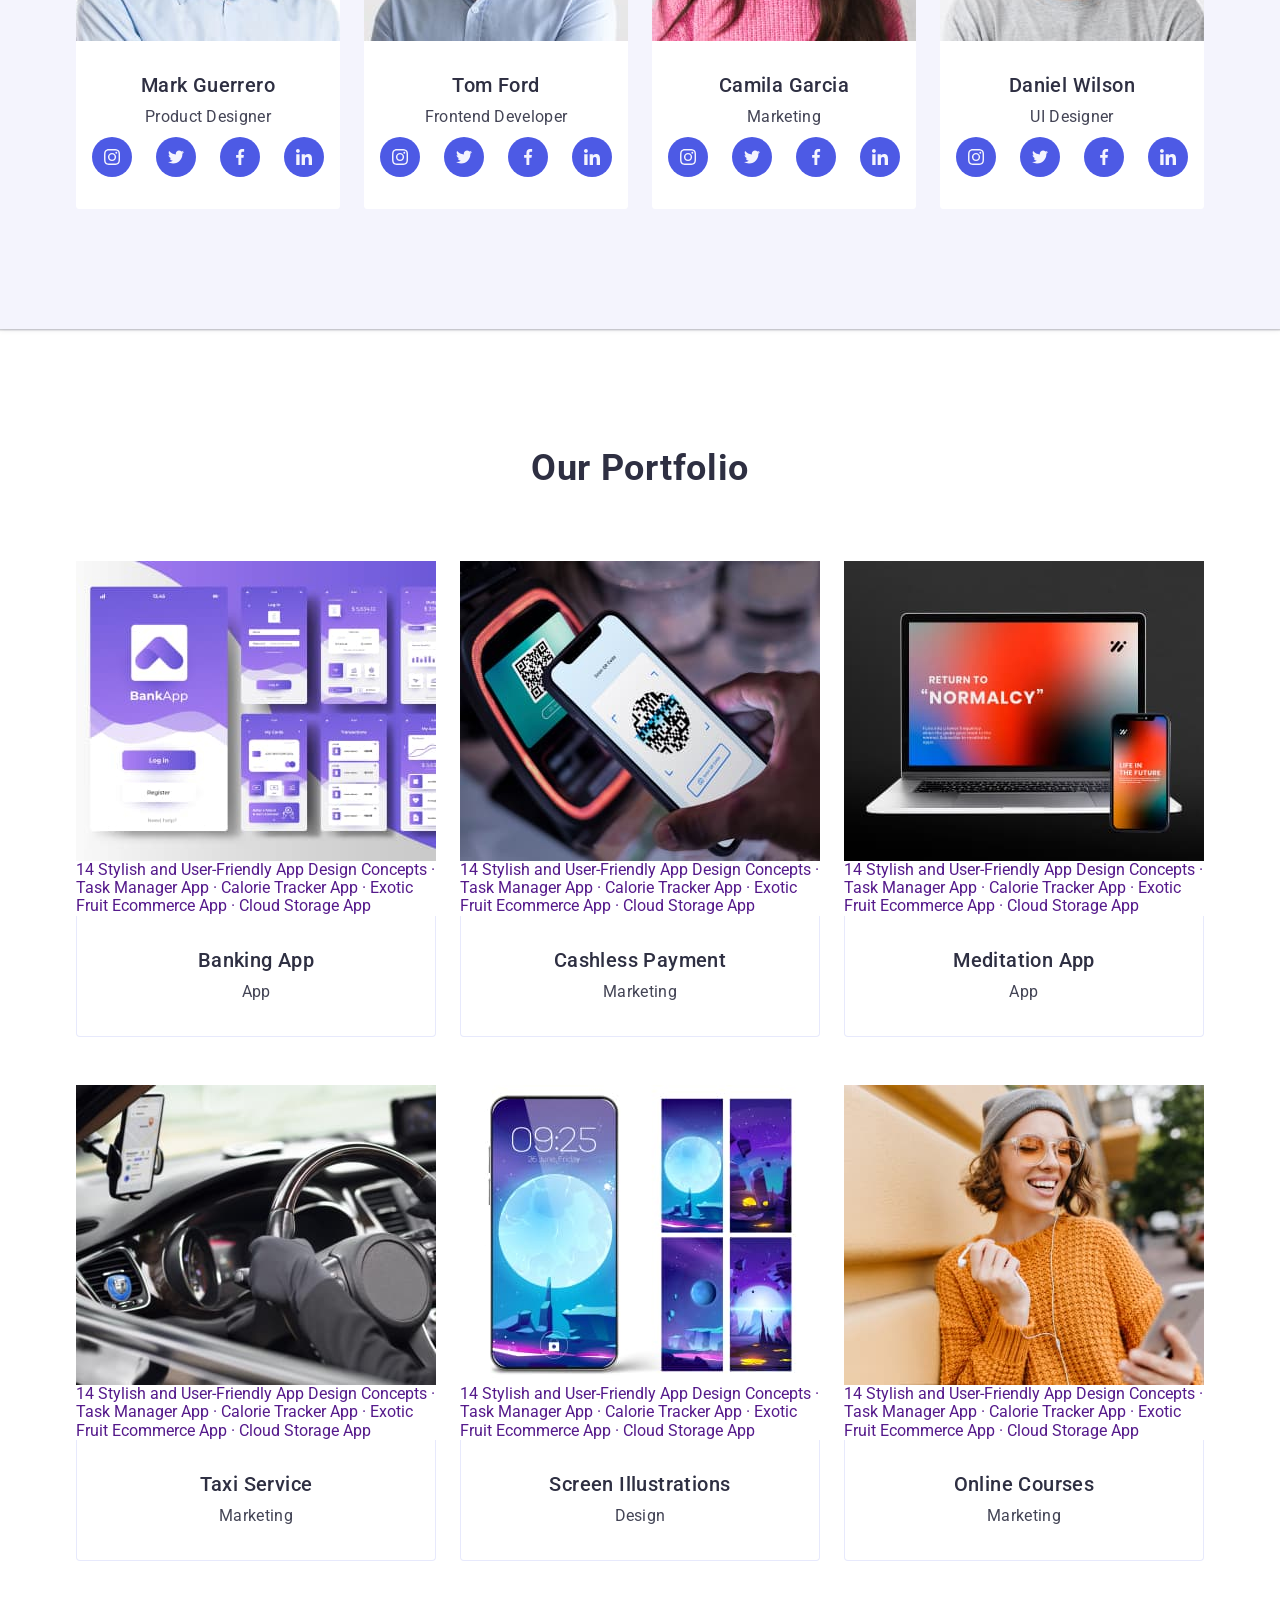
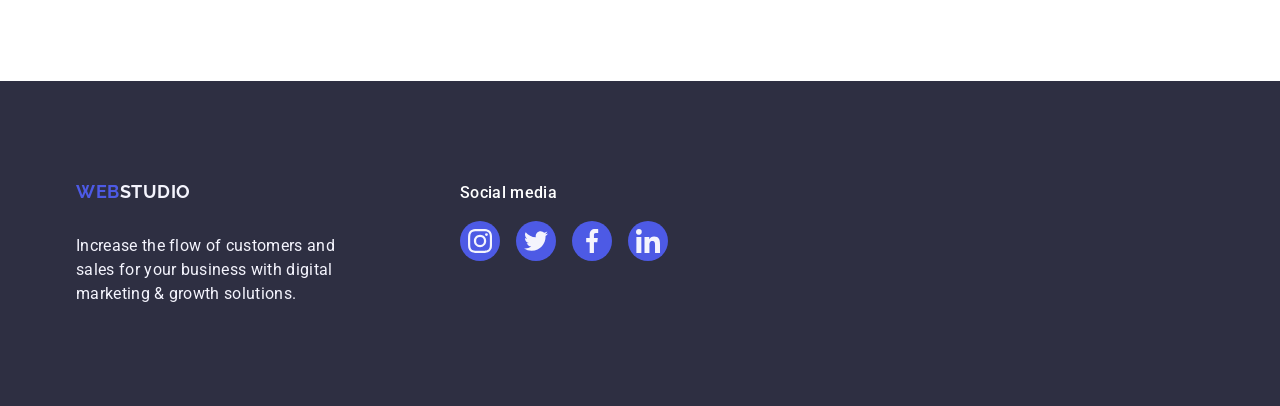
==== commit 1b39ea57: "add a class in portfolio, and text" ====
--- a/index.html
+++ b/index.html
@@ -307,76 +307,130 @@
 
           <ul class="portfolio-list list">
             <li class="portfolio-li">
-              <img
-                src="./images/banking-app-5.jpg"
-                width="360"
-                height="300"
-                alt="an image showing an example of the banking app"
-              />
-              <div class="div-three">
-                <h3 class="heading-h">Banking App</h3>
-                <p class="paragraph-three">App</p>
-              </div>
-            </li>
-            <li class="portfolio-li">
-              <img
-                src="./images/cashless-6.jpg"
-                width="360"
-                height="300"
-                alt="an image showing an example of the cashless payment app"
-              />
-              <div class="div-three">
-                <h3 class="heading-h">Cashless Payment</h3>
-                <p class="paragraph-three">Marketing</p>
-              </div>
-            </li>
-            <li class="portfolio-li">
-              <img
-                src="./images/meditation-app-7.jpg"
-                width="360"
-                height="300"
-                alt="an image showing an example of the meditation app on a computer and on a smartphone"
-              />
-              <div class="div-three">
-                <h3 class="heading-h">Meditation App</h3>
-                <p class="paragraph-three">App</p>
-              </div>
-            </li>
-            <li class="portfolio-li">
-              <img
-                src="./images/taxi-8.jpg"
-                width="360"
-                height="300"
-                alt="an image showing the driver's place in a taxi car with an on app on a smartphone"
-              />
-              <div class="div-three">
-                <h3 class="heading-h">Taxi Service</h3>
-                <p class="paragraph-three">Marketing</p>
-              </div>
-            </li>
-            <li class="portfolio-li">
-              <img
-                src="./images/screen-9.jpg"
-                width="360"
-                height="300"
-                alt="an image showing an example of the illustrations on a smartphone"
-              />
-              <div class="div-three">
-                <h3 class="heading-h">Screen Illustrations</h3>
-                <p class="paragraph-three">Design</p>
-              </div>
-            </li>
-            <li class="portfolio-li">
-              <img
-                src="./images/online-course-10.jpg"
-                width="360"
-                height="300"
-                alt="an image showing happy young woman during online course on a smartphone"
-              />
-              <div class="div-three">
-                <h3 class="heading-h">Online Courses</h3>
-                <p class="paragraph-three">Marketing</p>
-              </div>
+              <a class="link portfolio-link" href="">
+                <div class="portfolio-box">
+                  <img
+                    src="./images/banking-app-5.jpg"
+                    width="360"
+                    height="300"
+                    alt="an image showing an example of the banking app"
+                  />
+                  <p class="portfolio-box-p">
+                    14 Stylish and User-Friendly App Design Concepts · Task
+                    Manager App · Calorie Tracker App · Exotic Fruit Ecommerce
+                    App · Cloud Storage App
+                  </p>
+                </div>
+                <div class="div-three">
+                  <h3 class="heading-h">Banking App</h3>
+                  <p class="paragraph-three">App</p>
+                </div>
+              </a>
+            </li>
+            <li class="portfolio-li">
+              <a class="link portfolio-link" href="">
+                <div class="portfolio-box">
+                  <img
+                    src="./images/cashless-6.jpg"
+                    width="360"
+                    height="300"
+                    alt="an image showing an example of the cashless payment app"
+                  />
+                  <p class="portfolio-box-p">
+                    14 Stylish and User-Friendly App Design Concepts · Task
+                    Manager App · Calorie Tracker App · Exotic Fruit Ecommerce
+                    App · Cloud Storage App
+                  </p>
+                </div>
+                <div class="div-three">
+                  <h3 class="heading-h">Cashless Payment</h3>
+                  <p class="paragraph-three">Marketing</p>
+                </div>
+              </a>
+            </li>
+            <li class="portfolio-li">
+              <a class="link portfolio-link" href="">
+                <div class="portfolio-box">
+                  <img
+                    src="./images/meditation-app-7.jpg"
+                    width="360"
+                    height="300"
+                    alt="an image showing an example of the meditation app on a computer and on a smartphone"
+                  />
+                  <p class="portfolio-box-p">
+                    14 Stylish and User-Friendly App Design Concepts · Task
+                    Manager App · Calorie Tracker App · Exotic Fruit Ecommerce
+                    App · Cloud Storage App
+                  </p>
+                </div>
+                <div class="div-three">
+                  <h3 class="heading-h">Meditation App</h3>
+                  <p class="paragraph-three">App</p>
+                </div>
+              </a>
+            </li>
+            <li class="portfolio-li">
+              <a class="link portfolio-link" href="">
+                <div class="portfolio-box">
+                  <img
+                    src="./images/taxi-8.jpg"
+                    width="360"
+                    height="300"
+                    alt="an image showing the driver's place in a taxi car with an on app on a smartphone"
+                  />
+                  <p class="portfolio-box-p">
+                    14 Stylish and User-Friendly App Design Concepts · Task
+                    Manager App · Calorie Tracker App · Exotic Fruit Ecommerce
+                    App · Cloud Storage App
+                  </p>
+                </div>
+                <div class="div-three">
+                  <h3 class="heading-h">Taxi Service</h3>
+                  <p class="paragraph-three">Marketing</p>
+                </div>
+              </a>
+            </li>
+            <li class="portfolio-li">
+              <a class="link portfolio-link" href="">
+                <div class="portfolio-box">
+                  <img
+                    src="./images/screen-9.jpg"
+                    width="360"
+                    height="300"
+                    alt="an image showing an example of the illustrations on a smartphone"
+                  />
+                  <p class="portfolio-box-p">
+                    14 Stylish and User-Friendly App Design Concepts · Task
+                    Manager App · Calorie Tracker App · Exotic Fruit Ecommerce
+                    App · Cloud Storage App
+                  </p>
+                </div>
+                <div class="div-three">
+                  <h3 class="heading-h">Screen Illustrations</h3>
+                  <p class="paragraph-three">Design</p>
+                </div>
+              </a>
+            </li>
+            <li class="portfolio-li">
+              <a class="link portfolio-link" href="">
+                <div class="portfolio-box">
+                  <img
+                    src="./images/online-course-10.jpg"
+                    width="360"
+                    height="300"
+                    alt="an image showing happy young woman during online course on a smartphone"
+                  />
+                  <p class="portfolio-box-p">
+                    14 Stylish and User-Friendly App Design Concepts · Task
+                    Manager App · Calorie Tracker App · Exotic Fruit Ecommerce
+                    App · Cloud Storage App
+                  </p>
+                </div>
+                <div class="div-three">
+                  <h3 class="heading-h">Online Courses</h3>
+                  <p class="paragraph-three">Marketing</p>
+                </div>
+              </a>
             </li>
           </ul>
         </div>
--- a/css/styles.css
+++ b/css/styles.css
@@ -60,6 +60,22 @@
   margin: 0 auto;
   padding: 0 15px;
   max-width: 1158px;
+}
+
+.section-one-icons-container {
+  display: flex;
+  align-items: center;
+  justify-content: center;
+  height: 112px;
+  background-color: #f4f4fd;
+  border-radius: 4px;
+  margin-bottom: 8px;
+}
+
+.section-one-icons {
+  width: 64px;
+  height: 64px;
+  flex-shrink: 0;
 }
 
 .logo-link {
@@ -81,6 +97,9 @@
 
 header {
   border-bottom: 1px solid #e7e9fc;
+  background: var(--WHITE, #fff);
+  box-shadow: 0px 2px 1px rgba(46, 47, 66, 0.08),
+    0px 1px 1px rgba(46, 47, 66, 0.16), 0px 1px 6px rgba(46, 47, 66, 0.08);
 }
 
 .list-header {
@@ -93,11 +112,14 @@
   width: 1158px;
   margin: 0 auto;
   padding: 0 15px;
+  box-shadow: 0px 1px 6px rgba(46, 47, 66, 0.08),
+    0px 1px 1px rgba(46, 47, 66, 0.16), 0px 2px 1px rgba(46, 47, 66, 0.08);
 }
 
 .nav {
   display: flex;
   align-items: center;
+  position: relative;
 }
 
 .visually-hidden {
@@ -113,21 +135,34 @@
   overflow: hidden;
 }
 
+.first-link {
+  font-weight: 500;
+  font-size: 16px;
+  line-height: 1.5;
+  letter-spacing: 0.02em;
+  color: #404bbf; /* #2e2f42; */
+  padding: 24px 0 24px;
+  position: relative;
+  transition: color 250ms cubic-bezier(0.4, 0, 0.2, 1);
+}
+
+.first-link::after {
+  content: "";
+  width: 100%;
+  position: absolute;
+  left: 0;
+  bottom: -1px;
+  height: 4px;
+  background-color: #404bbf;
+  border-radius: 2px;
+}
+
 .first-link:hover {
   color: #404bbf;
 }
 
 .first-link:focus {
   color: #404bbf;
-}
-
-.first-link {
-  font-weight: 500;
-  font-size: 16px;
-  line-height: 1.5;
-  letter-spacing: 0.02em;
-  color: #2e2f42;
-  padding: 24px 0 24px;
 }
 
 .section-one {
@@ -146,11 +181,46 @@
 .section-two {
   background-color: #f4f4fd;
   padding: 120px 0;
+  box-shadow: 0px 1px 6px rgba(46, 47, 66, 0.08),
+    0px 1px 1px rgba(46, 47, 66, 0.16), 0px 2px 1px rgba(46, 47, 66, 0.08);
+}
+
+.section-two-icons-list {
+  display: flex;
+  justify-content: center;
+  gap: 24px;
+}
+
+.section-two-icons-li {
+  width: 40px;
+  height: 40px;
+  background-color: ;
 }
 
 .section-two-list {
   display: flex;
   gap: 24px;
+}
+
+.link-icon {
+  width: 100%;
+  height: 100%;
+  background-color: #4d5ae5;
+  border-radius: 50%;
+  display: flex;
+  align-items: center;
+  justify-content: center;
+}
+.link-icon:hover {
+  background-color: #404bbf;
+}
+.link-icon:focus {
+  background-color: #404bbf;
+}
+
+.icon-li {
+  fill: #f4f4fd;
+  transition: background-color 250ms cubic-bezier(0.4, 0, 0.2, 1);
 }
 
 .section-two-li {
@@ -195,6 +265,7 @@
   letter-spacing: 0.02em;
   color: #434455;
   text-decoration: none;
+  transition: color 250ms cubic-bezier(0.4, 0, 0.2, 1);
 }
 
 .contact-link:hover {
@@ -203,15 +274,21 @@
 
 .contact-link:focus {
   color: #404bbf;
-}
-
-.filter-button :hover .filter-button :focus {
-  background-color: var(--color-example);
 }
 
 .section-hero {
   background-color: var(--color-section1);
   padding: 188px 0;
+  background-image: linear-gradient(
+      rgba(46, 47, 66, 0.7),
+      rgba(46, 47, 66, 0.7)
+    ),
+    url(../images/people-office.jpg);
+  max-width: 1440px;
+  background-repeat: no-repeat;
+  background-position: center;
+  background-size: cover;
+  margin: 0 auto;
 }
 
 .heading-hero {
@@ -265,6 +342,7 @@
   line-height: 1.5;
   letter-spacing: 0.02em;
   text-align: center;
+  margin-bottom: 8px;
 }
 
 .div-two {
@@ -305,14 +383,17 @@
   border-radius: 4px;
   margin: 0 auto;
   margin-top: 60px;
+  transition: background-color 250ms cubic-bezier(0.4, 0, 0.2, 1);
 }
 
 .button:focus {
   background-color: #404bbf;
+  transition: background-color 250ms cubic-bezier(0.4, 0, 0.2, 1);
 }
 
 .button:hover {
   background-color: #404bbf;
+  transition: background-color 250ms cubic-bezier(0.4, 0, 0.2, 1);
 }
 
 .section-three {
@@ -338,6 +419,17 @@
 
 .portfolio-li {
   width: calc((100% - 48px) / 3);
+  display: block;
+}
+
+.portfolio-li:hover {
+  box-shadow: 0px 1px 6px rgba(46, 47, 66, 0.08),
+    0px 1px 1px rgba(46, 47, 66, 0.16), 0px 2px 1px rgba(46, 47, 66, 0.08);
+}
+
+.portfolio-li:focus {
+  box-shadow: 0px 1px 6px rgba(46, 47, 66, 0.08),
+    0px 1px 1px rgba(46, 47, 66, 0.16), 0px 2px 1px rgba(46, 47, 66, 0.08);
 }
 
 .footer {
@@ -345,3 +437,53 @@
   background-color: #2e2f42;
   color: var(--CLOUD, #f4f4fd);
 }
+
+.footer-main {
+  display: flex;
+  align-items: baseline;
+}
+
+.div-footer-one {
+  margin-right: 120px;
+}
+
+.footer-paragraph-one {
+  font-weight: 500;
+  font-size: 16px;
+  line-height: 1.5;
+  letter-spacing: 0.02em;
+  color: #ffffff;
+  margin-bottom: 16px;
+}
+
+.footer-icons-list {
+  display: flex;
+  gap: 16px;
+}
+
+.footer-icons-li {
+  height: 40px;
+  width: 40px;
+}
+
+.footer-link-icon {
+  width: 100%;
+  height: 100%;
+  background-color: var(--color-logo);
+  border-radius: 50%;
+  display: flex;
+  align-items: center;
+  justify-content: center;
+}
+.footer-link-icon:hover {
+  background-color: #31d0aa;
+  transition: background-color 250ms cubic-bezier(0.4, 0, 0.2, 1);
+}
+.footer-link-icon:focus {
+  background-color: #31d0aa;
+  transition: background-color 250ms cubic-bezier(0.4, 0, 0.2, 1);
+}
+
+.footer-icon-li {
+  fill: var(--color-footer);
+}
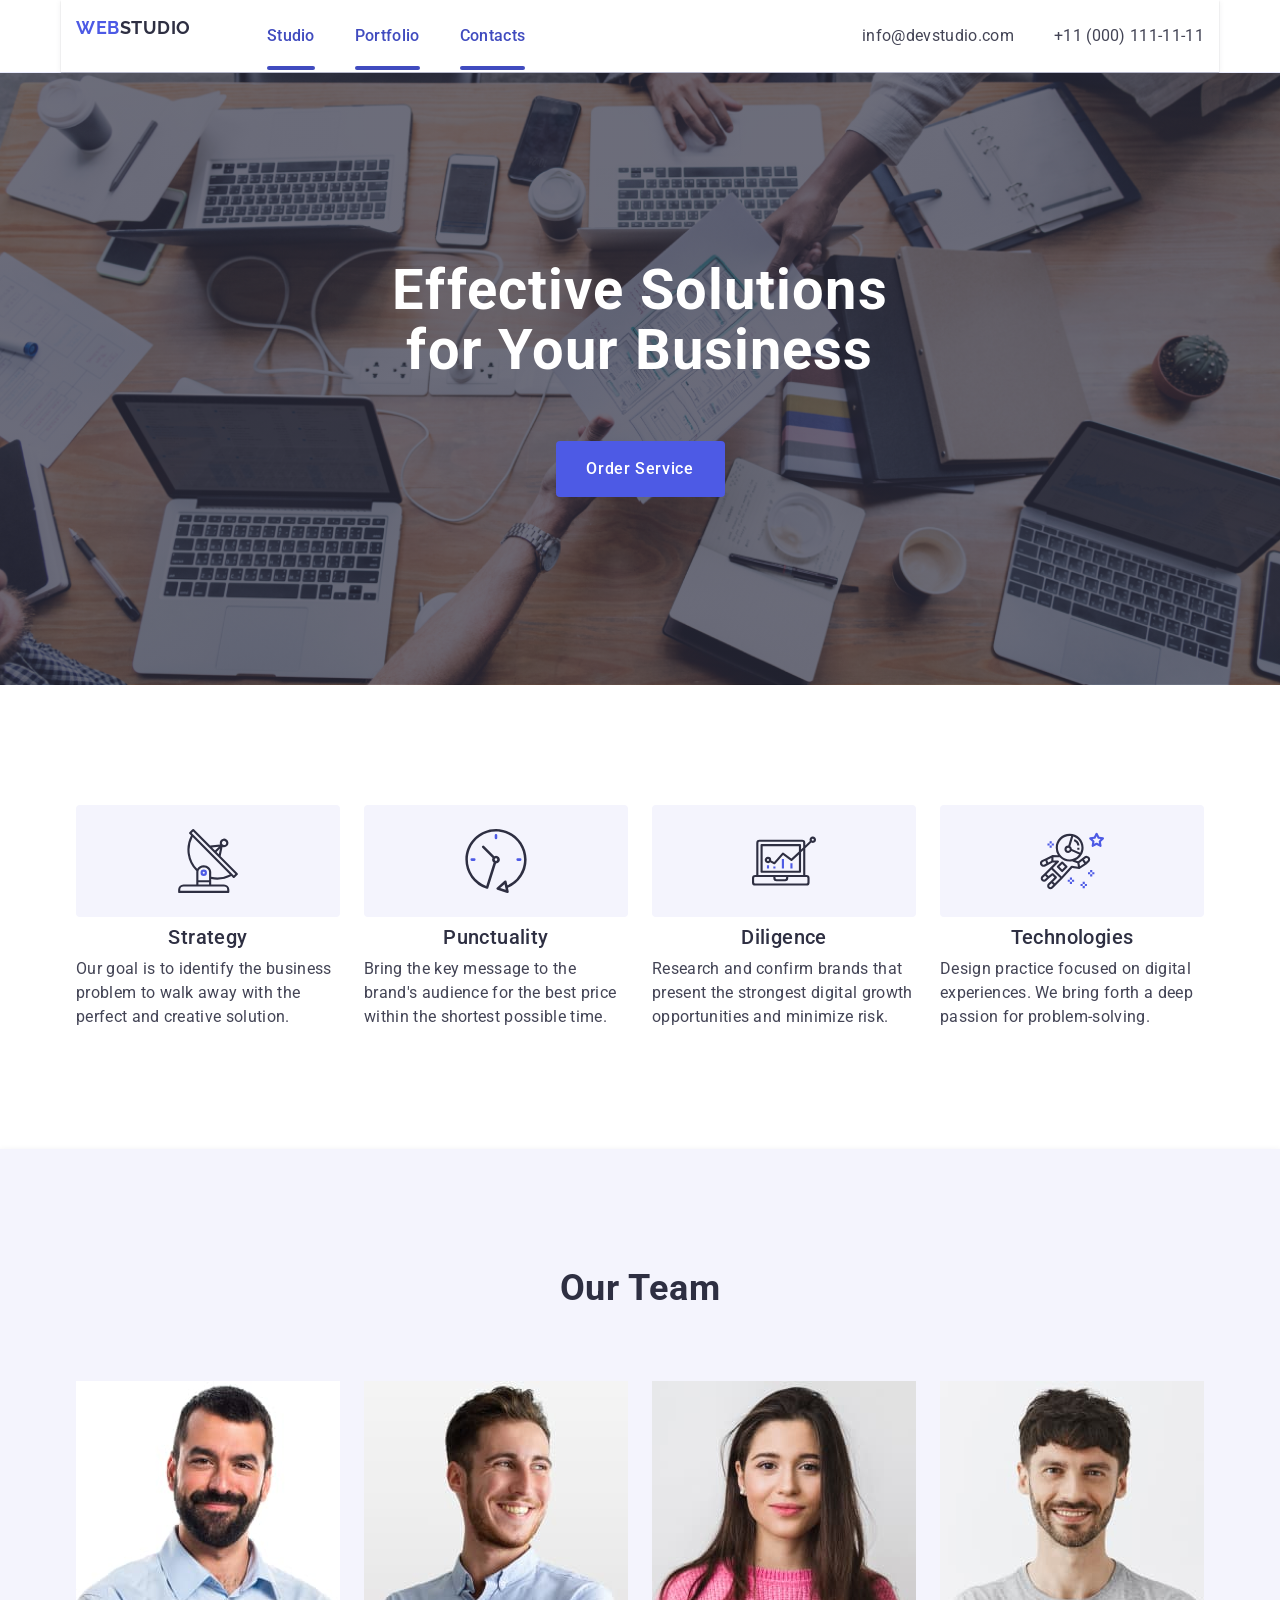
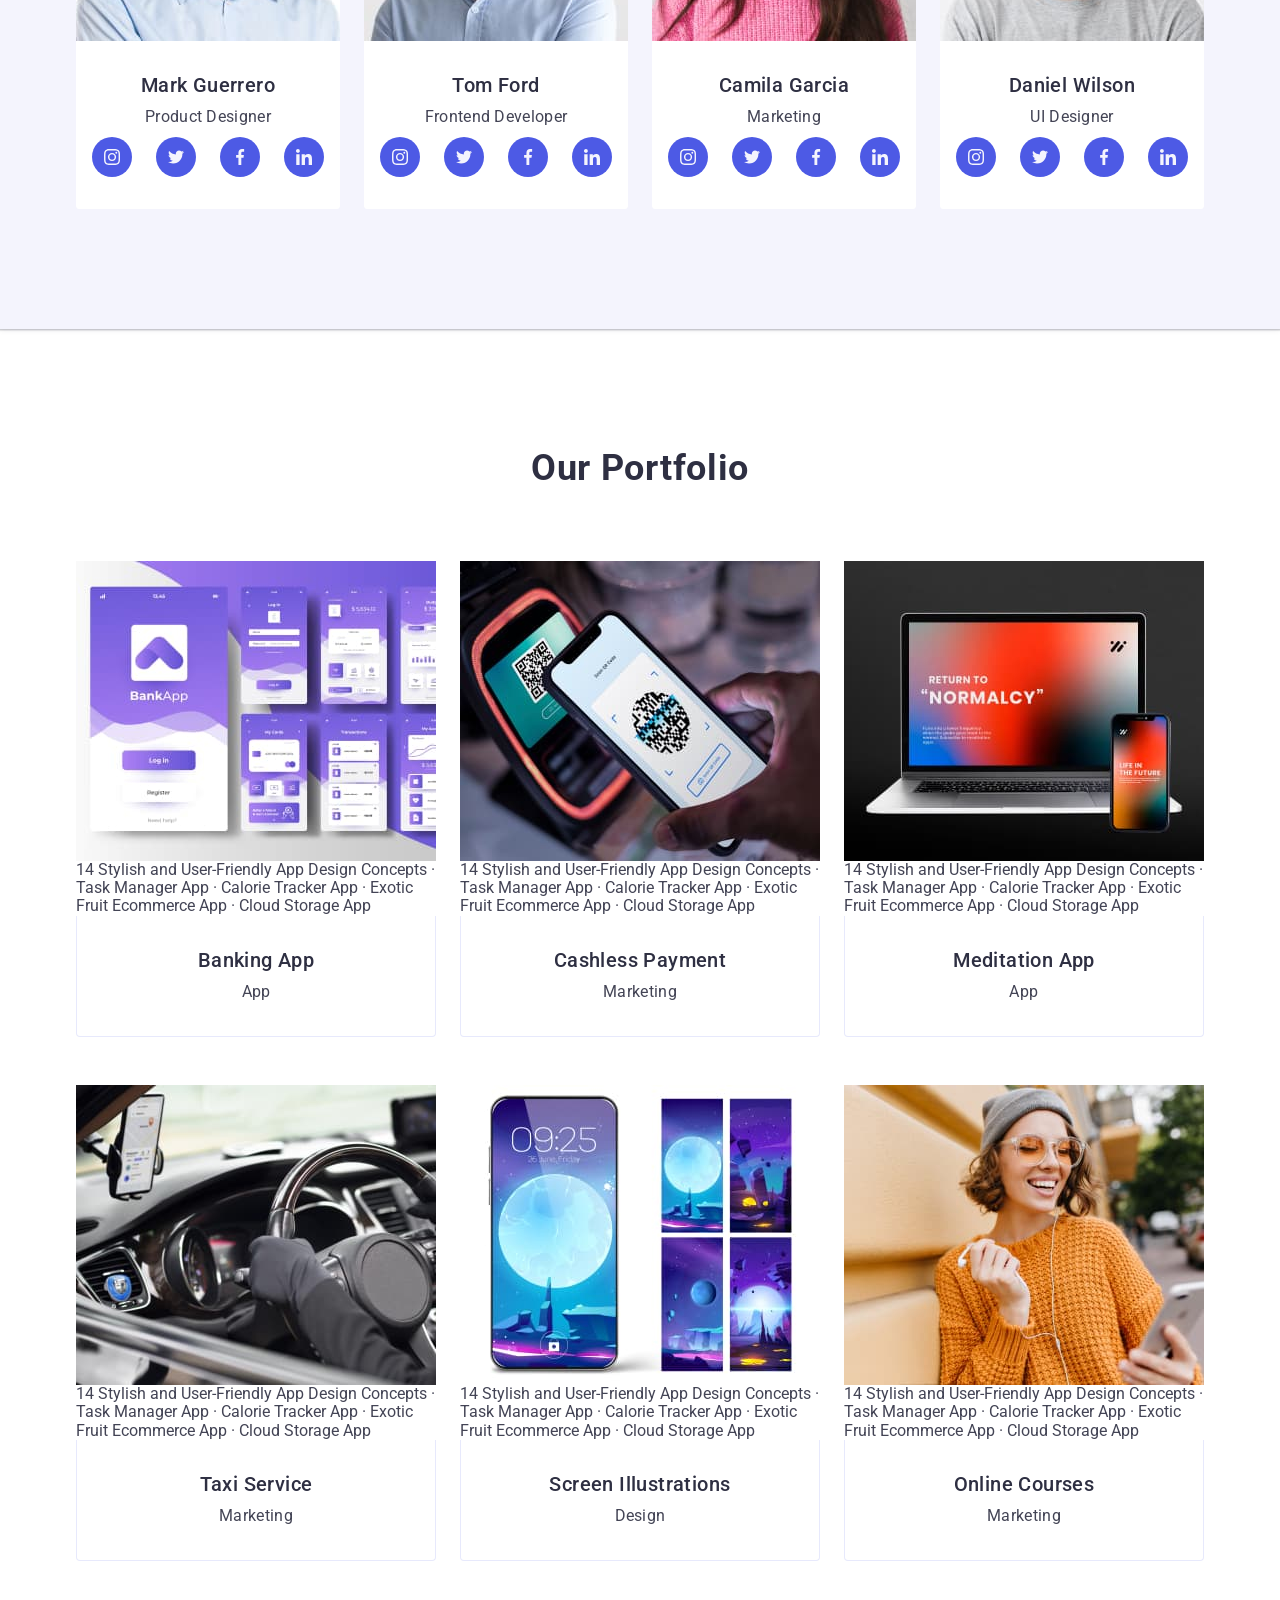
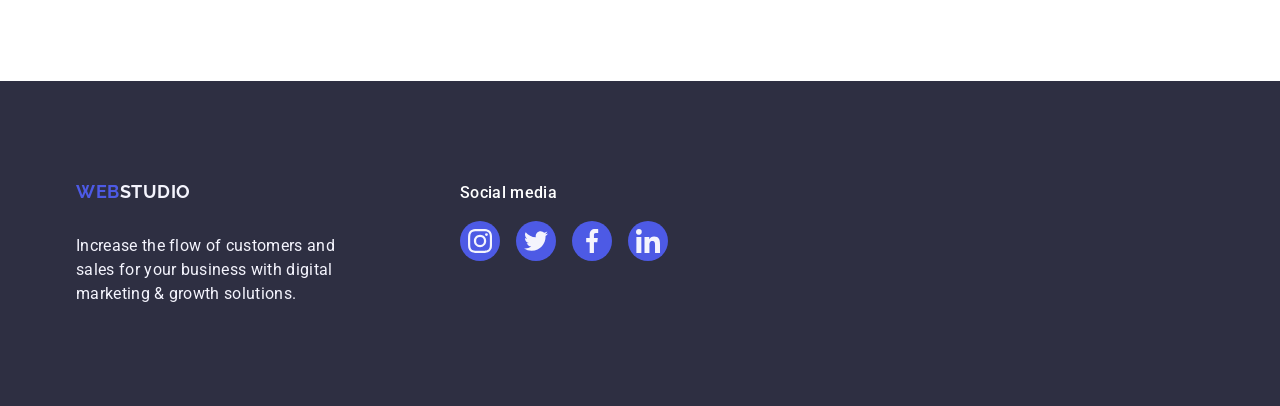
==== commit f9a564ca: "Update index.html" ====
--- a/index.html
+++ b/index.html
@@ -307,130 +307,118 @@
 
           <ul class="portfolio-list list">
             <li class="portfolio-li">
-              <a class="link portfolio-link" href="">
-                <div class="portfolio-box">
-                  <img
-                    src="./images/banking-app-5.jpg"
-                    width="360"
-                    height="300"
-                    alt="an image showing an example of the banking app"
-                  />
-                  <p class="portfolio-box-p">
-                    14 Stylish and User-Friendly App Design Concepts · Task
-                    Manager App · Calorie Tracker App · Exotic Fruit Ecommerce
-                    App · Cloud Storage App
-                  </p>
-                </div>
-                <div class="div-three">
-                  <h3 class="heading-h">Banking App</h3>
-                  <p class="paragraph-three">App</p>
-                </div>
-              </a>
-            </li>
-            <li class="portfolio-li">
-              <a class="link portfolio-link" href="">
-                <div class="portfolio-box">
-                  <img
-                    src="./images/cashless-6.jpg"
-                    width="360"
-                    height="300"
-                    alt="an image showing an example of the cashless payment app"
-                  />
-                  <p class="portfolio-box-p">
-                    14 Stylish and User-Friendly App Design Concepts · Task
-                    Manager App · Calorie Tracker App · Exotic Fruit Ecommerce
-                    App · Cloud Storage App
-                  </p>
-                </div>
-                <div class="div-three">
-                  <h3 class="heading-h">Cashless Payment</h3>
-                  <p class="paragraph-three">Marketing</p>
-                </div>
-              </a>
-            </li>
-            <li class="portfolio-li">
-              <a class="link portfolio-link" href="">
-                <div class="portfolio-box">
-                  <img
-                    src="./images/meditation-app-7.jpg"
-                    width="360"
-                    height="300"
-                    alt="an image showing an example of the meditation app on a computer and on a smartphone"
-                  />
-                  <p class="portfolio-box-p">
-                    14 Stylish and User-Friendly App Design Concepts · Task
-                    Manager App · Calorie Tracker App · Exotic Fruit Ecommerce
-                    App · Cloud Storage App
-                  </p>
-                </div>
-                <div class="div-three">
-                  <h3 class="heading-h">Meditation App</h3>
-                  <p class="paragraph-three">App</p>
-                </div>
-              </a>
-            </li>
-            <li class="portfolio-li">
-              <a class="link portfolio-link" href="">
-                <div class="portfolio-box">
-                  <img
-                    src="./images/taxi-8.jpg"
-                    width="360"
-                    height="300"
-                    alt="an image showing the driver's place in a taxi car with an on app on a smartphone"
-                  />
-                  <p class="portfolio-box-p">
-                    14 Stylish and User-Friendly App Design Concepts · Task
-                    Manager App · Calorie Tracker App · Exotic Fruit Ecommerce
-                    App · Cloud Storage App
-                  </p>
-                </div>
-                <div class="div-three">
-                  <h3 class="heading-h">Taxi Service</h3>
-                  <p class="paragraph-three">Marketing</p>
-                </div>
-              </a>
-            </li>
-            <li class="portfolio-li">
-              <a class="link portfolio-link" href="">
-                <div class="portfolio-box">
-                  <img
-                    src="./images/screen-9.jpg"
-                    width="360"
-                    height="300"
-                    alt="an image showing an example of the illustrations on a smartphone"
-                  />
-                  <p class="portfolio-box-p">
-                    14 Stylish and User-Friendly App Design Concepts · Task
-                    Manager App · Calorie Tracker App · Exotic Fruit Ecommerce
-                    App · Cloud Storage App
-                  </p>
-                </div>
-                <div class="div-three">
-                  <h3 class="heading-h">Screen Illustrations</h3>
-                  <p class="paragraph-three">Design</p>
-                </div>
-              </a>
-            </li>
-            <li class="portfolio-li">
-              <a class="link portfolio-link" href="">
-                <div class="portfolio-box">
-                  <img
-                    src="./images/online-course-10.jpg"
-                    width="360"
-                    height="300"
-                    alt="an image showing happy young woman during online course on a smartphone"
-                  />
-                  <p class="portfolio-box-p">
-                    14 Stylish and User-Friendly App Design Concepts · Task
-                    Manager App · Calorie Tracker App · Exotic Fruit Ecommerce
-                    App · Cloud Storage App
-                  </p>
-                </div>
-                <div class="div-three">
-                  <h3 class="heading-h">Online Courses</h3>
-                  <p class="paragraph-three">Marketing</p>
-                </div>
-              </a>
+              <div class="portfolio-box">
+                <img
+                  src="./images/banking-app-5.jpg"
+                  width="360"
+                  height="300"
+                  alt="an image showing an example of the banking app"
+                />
+                <p class="portfolio-box-p">
+                  14 Stylish and User-Friendly App Design Concepts · Task
+                  Manager App · Calorie Tracker App · Exotic Fruit Ecommerce App
+                  · Cloud Storage App
+                </p>
+              </div>
+              <div class="div-three">
+                <h3 class="heading-h">Banking App</h3>
+                <p class="paragraph-three">App</p>
+              </div>
+            </li>
+            <li class="portfolio-li">
+              <div class="portfolio-box">
+                <img
+                  src="./images/cashless-6.jpg"
+                  width="360"
+                  height="300"
+                  alt="an image showing an example of the cashless payment app"
+                />
+                <p class="portfolio-box-p">
+                  14 Stylish and User-Friendly App Design Concepts · Task
+                  Manager App · Calorie Tracker App · Exotic Fruit Ecommerce App
+                  · Cloud Storage App
+                </p>
+              </div>
+              <div class="div-three">
+                <h3 class="heading-h">Cashless Payment</h3>
+                <p class="paragraph-three">Marketing</p>
+              </div>
+            </li>
+            <li class="portfolio-li">
+              <div class="portfolio-box">
+                <img
+                  src="./images/meditation-app-7.jpg"
+                  width="360"
+                  height="300"
+                  alt="an image showing an example of the meditation app on a computer and on a smartphone"
+                />
+                <p class="portfolio-box-p">
+                  14 Stylish and User-Friendly App Design Concepts · Task
+                  Manager App · Calorie Tracker App · Exotic Fruit Ecommerce App
+                  · Cloud Storage App
+                </p>
+              </div>
+              <div class="div-three">
+                <h3 class="heading-h">Meditation App</h3>
+                <p class="paragraph-three">App</p>
+              </div>
+            </li>
+            <li class="portfolio-li">
+              <div class="portfolio-box">
+                <img
+                  src="./images/taxi-8.jpg"
+                  width="360"
+                  height="300"
+                  alt="an image showing the driver's place in a taxi car with an on app on a smartphone"
+                />
+                <p class="portfolio-box-p">
+                  14 Stylish and User-Friendly App Design Concepts · Task
+                  Manager App · Calorie Tracker App · Exotic Fruit Ecommerce App
+                  · Cloud Storage App
+                </p>
+              </div>
+              <div class="div-three">
+                <h3 class="heading-h">Taxi Service</h3>
+                <p class="paragraph-three">Marketing</p>
+              </div>
+            </li>
+            <li class="portfolio-li">
+              <div class="portfolio-box">
+                <img
+                  src="./images/screen-9.jpg"
+                  width="360"
+                  height="300"
+                  alt="an image showing an example of the illustrations on a smartphone"
+                />
+                <p class="portfolio-box-p">
+                  14 Stylish and User-Friendly App Design Concepts · Task
+                  Manager App · Calorie Tracker App · Exotic Fruit Ecommerce App
+                  · Cloud Storage App
+                </p>
+              </div>
+              <div class="div-three">
+                <h3 class="heading-h">Screen Illustrations</h3>
+                <p class="paragraph-three">Design</p>
+              </div>
+            </li>
+            <li class="portfolio-li">
+              <div class="portfolio-box">
+                <img
+                  src="./images/online-course-10.jpg"
+                  width="360"
+                  height="300"
+                  alt="an image showing happy young woman during online course on a smartphone"
+                />
+                <p class="portfolio-box-p">
+                  14 Stylish and User-Friendly App Design Concepts · Task
+                  Manager App · Calorie Tracker App · Exotic Fruit Ecommerce App
+                  · Cloud Storage App
+                </p>
+              </div>
+              <div class="div-three">
+                <h3 class="heading-h">Online Courses</h3>
+                <p class="paragraph-three">Marketing</p>
+              </div>
             </li>
           </ul>
         </div>
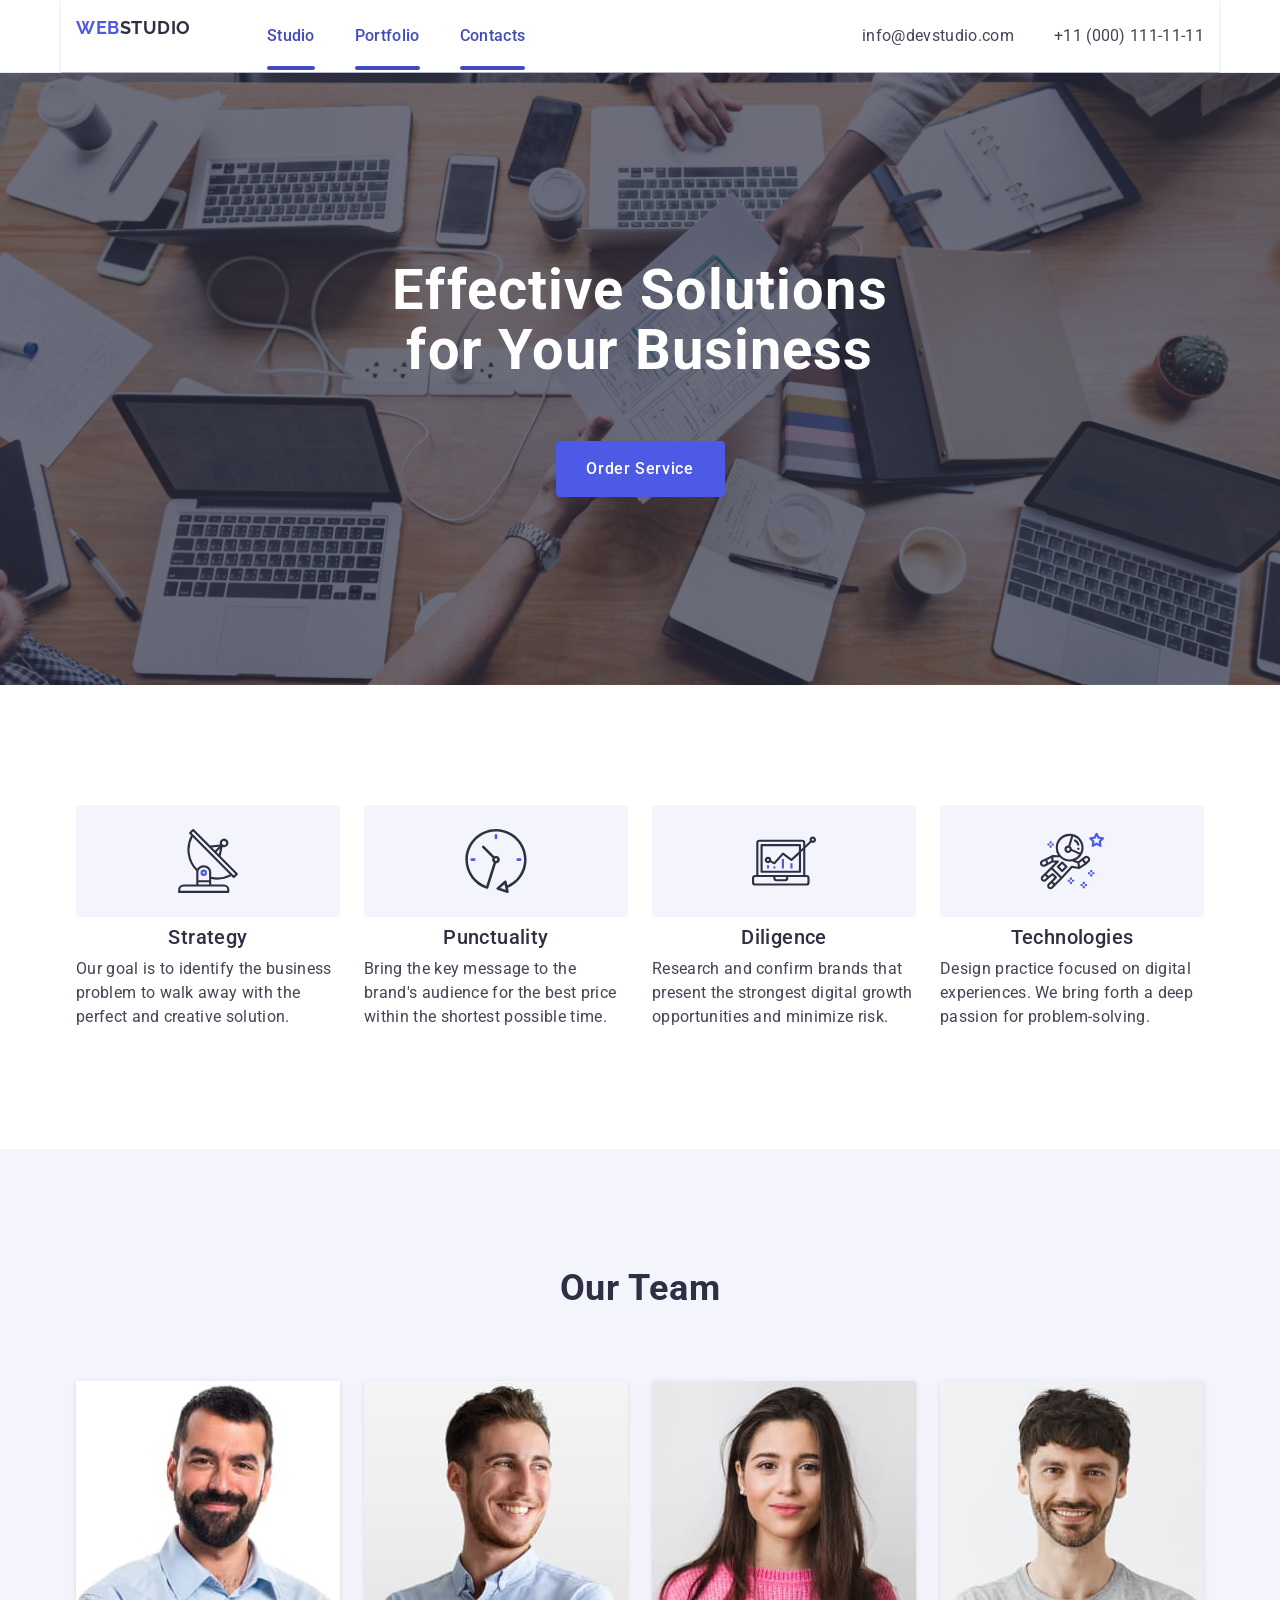
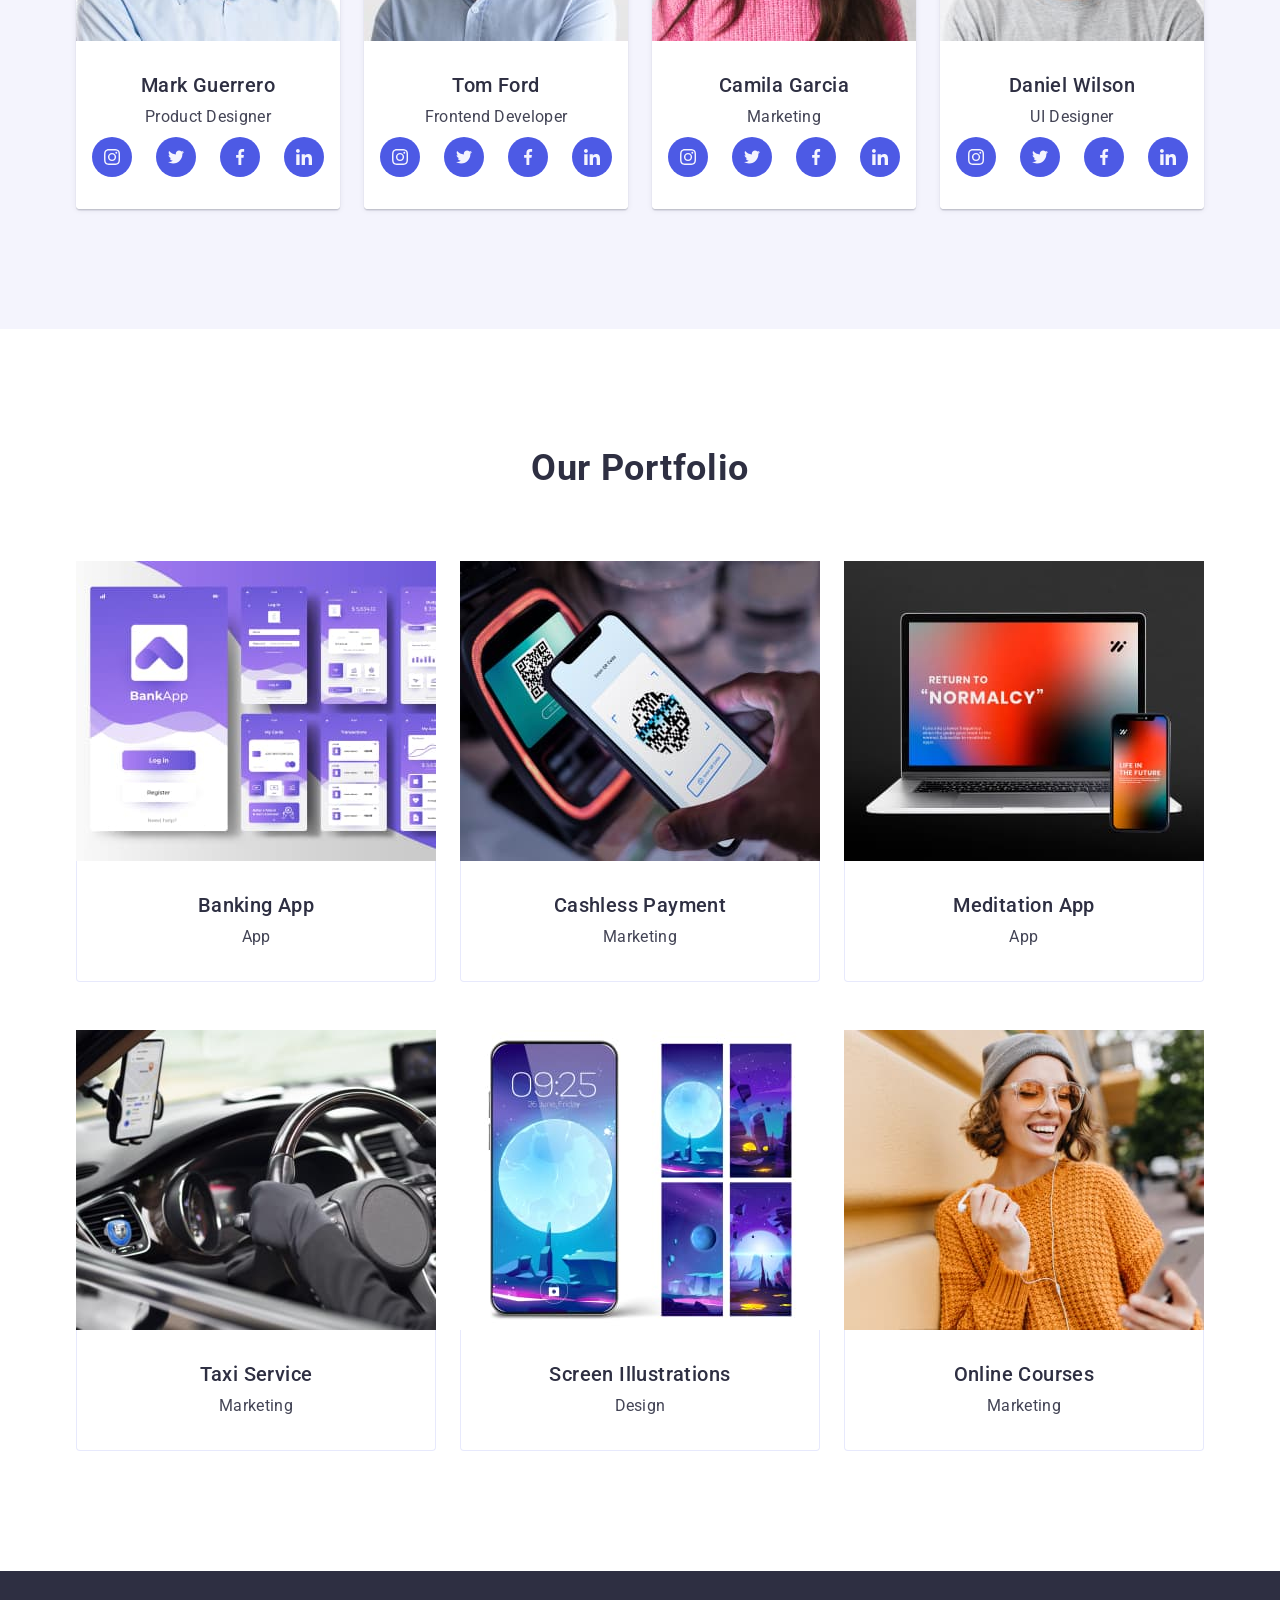
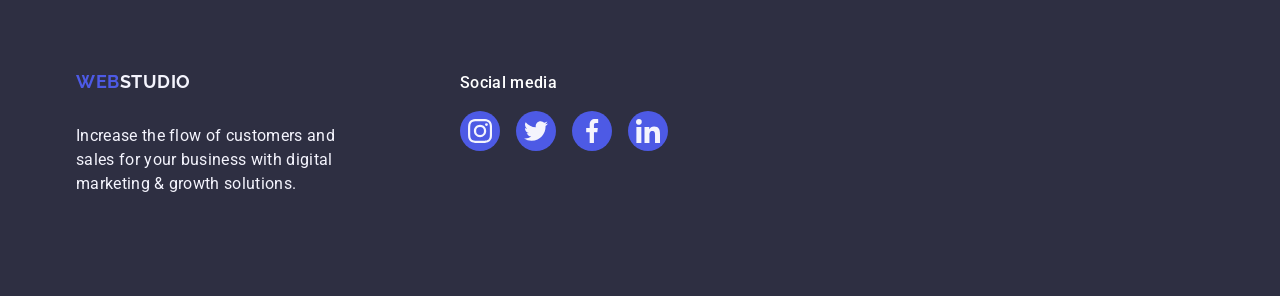
==== commit f5b3f9bc: "Update index.html" ====
--- a/index.html
+++ b/index.html
@@ -20,7 +20,7 @@
 
     <title>WebStudio</title>
   </head>
-  <!--to clone-->
+  <!--right version-->
   <body>
     <header class="header">
       <div class="header-div container">
--- a/css/styles.css
+++ b/css/styles.css
@@ -181,8 +181,6 @@
 .section-two {
   background-color: #f4f4fd;
   padding: 120px 0;
-  box-shadow: 0px 1px 6px rgba(46, 47, 66, 0.08),
-    0px 1px 1px rgba(46, 47, 66, 0.16), 0px 2px 1px rgba(46, 47, 66, 0.08);
 }
 
 .section-two-icons-list {
@@ -195,6 +193,7 @@
   width: 40px;
   height: 40px;
   background-color: ;
+  transition: background-color 250ms cubic-bezier(0.4, 0, 0.2, 1);
 }
 
 .section-two-list {
@@ -210,6 +209,7 @@
   display: flex;
   align-items: center;
   justify-content: center;
+  transition: background-color 250ms cubic-bezier(0.4, 0, 0.2, 1);
 }
 .link-icon:hover {
   background-color: #404bbf;
@@ -225,6 +225,8 @@
 
 .section-two-li {
   width: calc((100%-72px) / 4);
+  box-shadow: 0px 1px 6px rgba(46, 47, 66, 0.08),
+    0px 1px 1px rgba(46, 47, 66, 0.16), 0px 2px 1px rgba(46, 47, 66, 0.08);
   border-radius: 0px 0px 4px 4px;
   background-color: #ffffff;
 }
@@ -422,6 +424,23 @@
   display: block;
 }
 
+.portfolio-li:hover .portfolio-box-p {
+  transform: translateY(0%);
+}
+
+.portfolio-li:focus .portfolio-box-p {
+  transform: translateY(0%);
+}
+
+.portfolio-li:focus {
+  box-shadow: 0px 1px 6px rgba(46, 47, 66, 0.08),
+    0px 1px 1px rgba(46, 47, 66, 0.16), 0px 2px 1px rgba(46, 47, 66, 0.08);
+}
+.portfolio-li {
+  display: block;
+  transition: box-shadow 250ms cubic-bezier(0.4, 0, 0.2, 1);
+}
+
 .portfolio-li:hover {
   box-shadow: 0px 1px 6px rgba(46, 47, 66, 0.08),
     0px 1px 1px rgba(46, 47, 66, 0.16), 0px 2px 1px rgba(46, 47, 66, 0.08);
@@ -430,6 +449,26 @@
 .portfolio-li:focus {
   box-shadow: 0px 1px 6px rgba(46, 47, 66, 0.08),
     0px 1px 1px rgba(46, 47, 66, 0.16), 0px 2px 1px rgba(46, 47, 66, 0.08);
+}
+
+.portfolio-box {
+  position: relative;
+  overflow: hidden;
+}
+
+.portfolio-box-p {
+  position: absolute;
+  top: 0;
+  font-size: 16px;
+  line-height: 1.5;
+  letter-spacing: 0.02em;
+  color: var(--color-footer, #f4f4fd);
+  padding: 40px 32px;
+  background-color: #4d5ae5;
+  height: 100%;
+  width: 100%;
+  transform: translateY(100%);
+  transition: transform 250ms cubic-bezier(0.4, 0, 0.2, 1);
 }
 
 .footer {
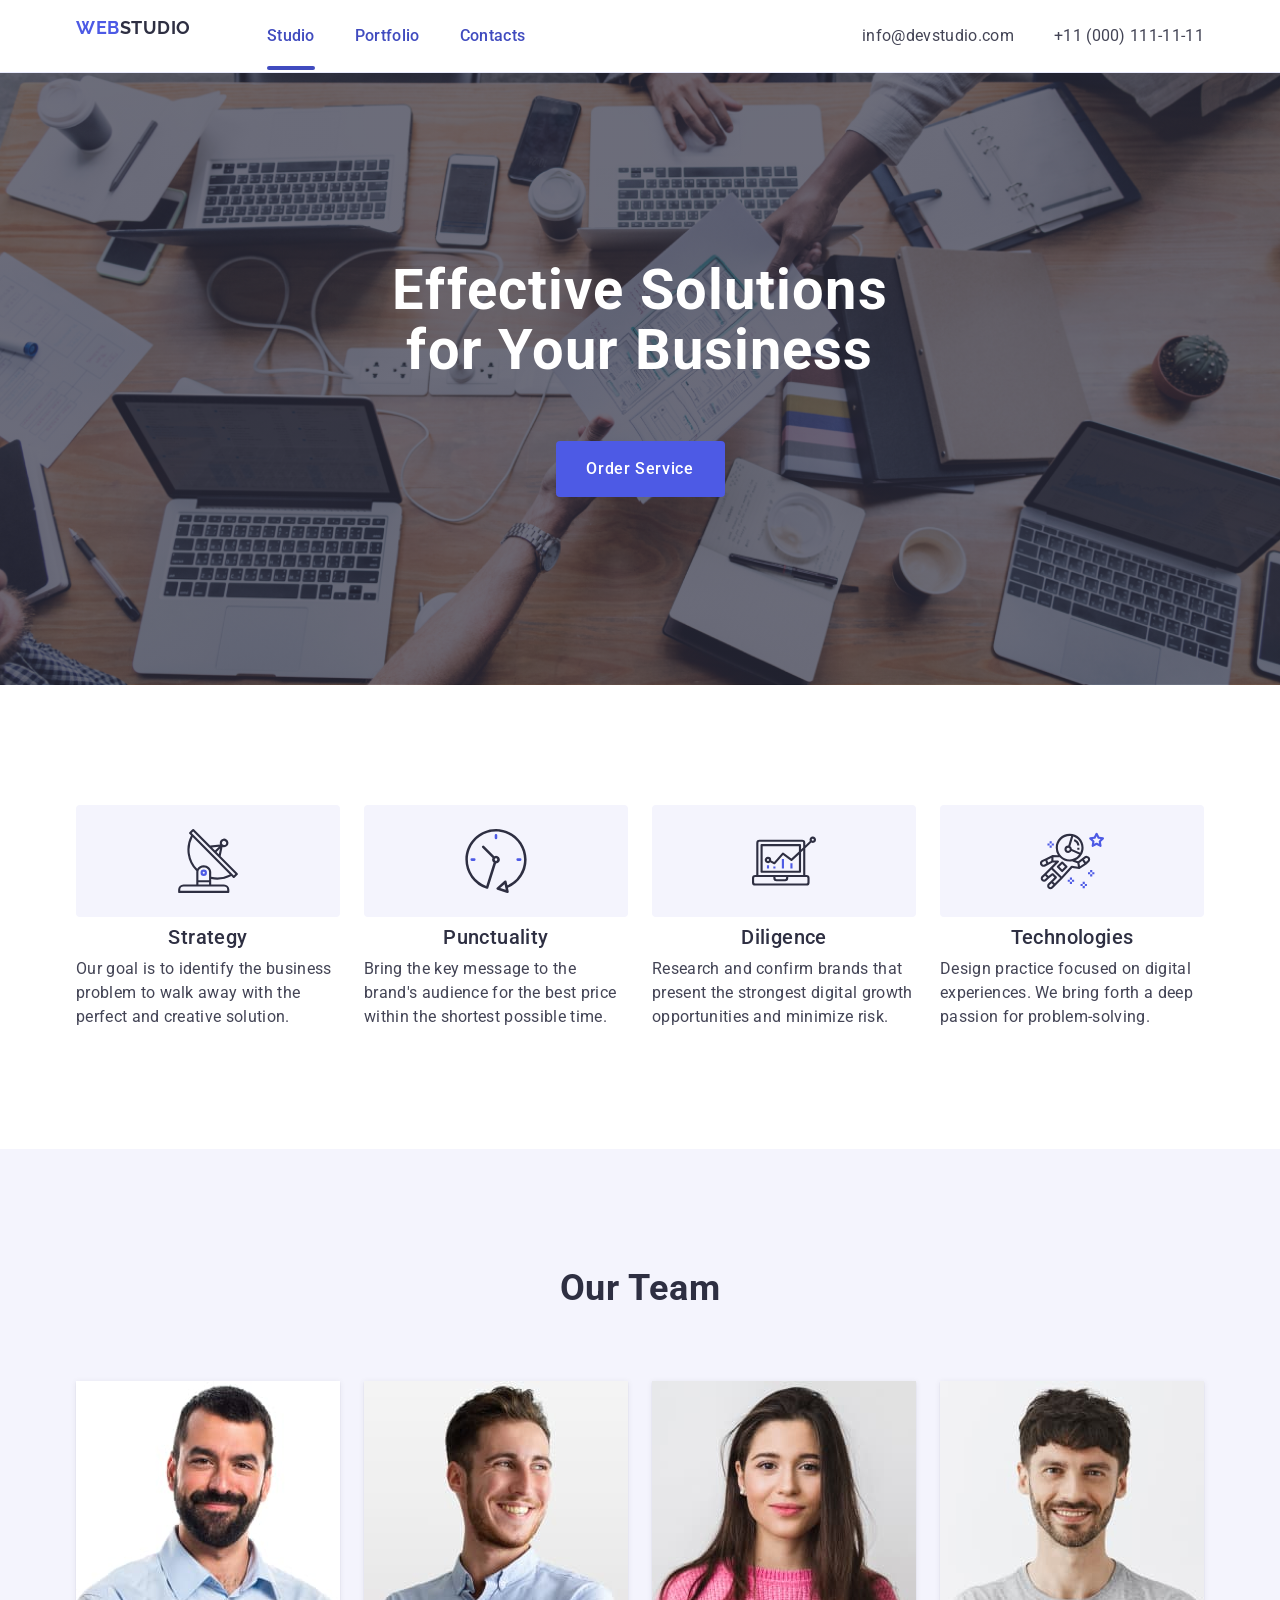
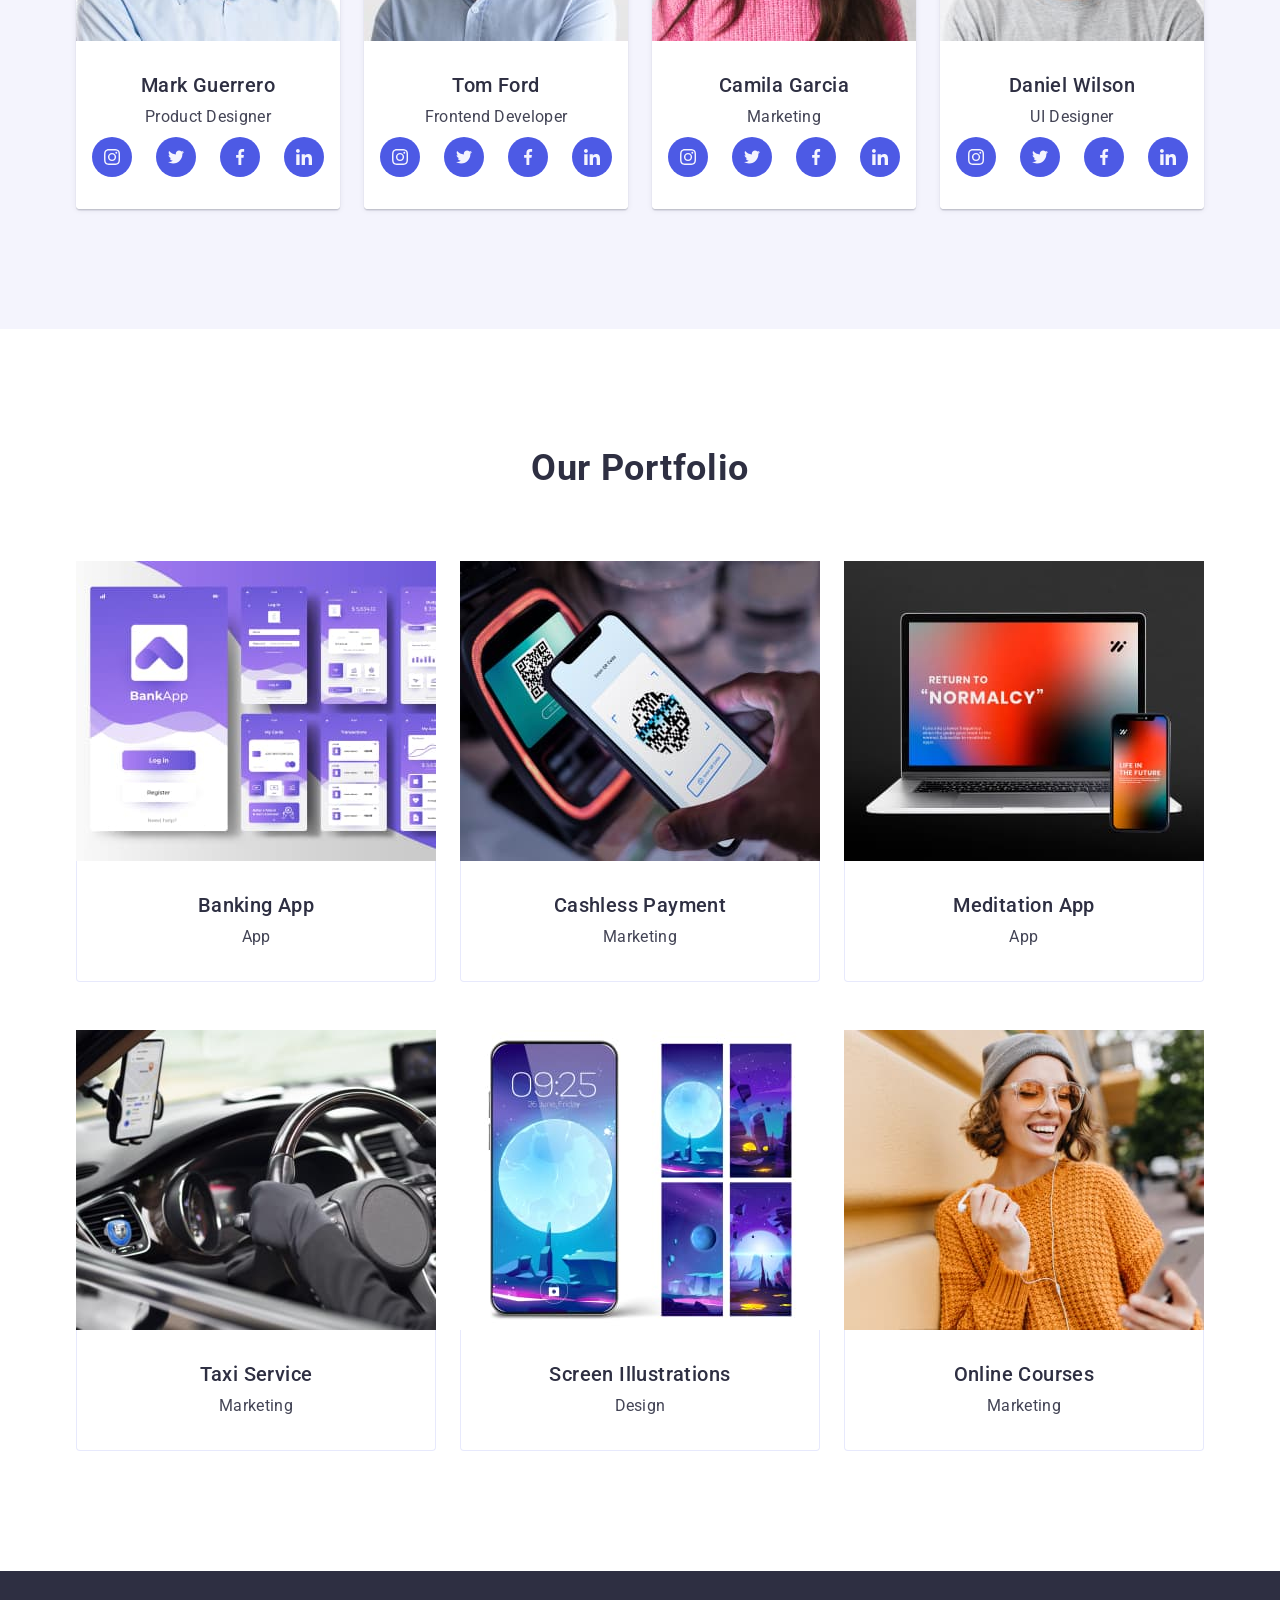
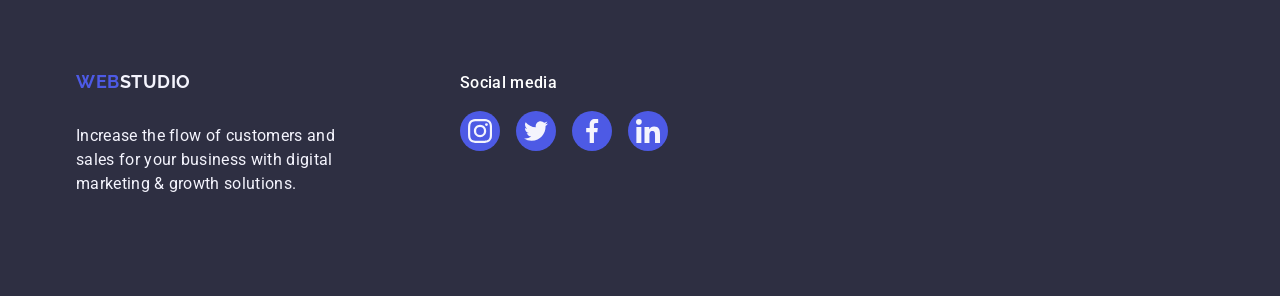
==== commit 069b1909: "active i current" ====
--- a/index.html
+++ b/index.html
@@ -31,7 +31,9 @@
 
           <ul class="list-header link">
             <li>
-              <a href="./index.html" class="first-link link">Studio</a>
+              <a href="./index.html" class="first-link link active-link"
+                >Studio</a
+              >
             </li>
             <li>
               <a href="" class="first-link link">Portfolio</a>
--- a/css/styles.css
+++ b/css/styles.css
@@ -112,8 +112,6 @@
   width: 1158px;
   margin: 0 auto;
   padding: 0 15px;
-  box-shadow: 0px 1px 6px rgba(46, 47, 66, 0.08),
-    0px 1px 1px rgba(46, 47, 66, 0.16), 0px 2px 1px rgba(46, 47, 66, 0.08);
 }
 
 .nav {
@@ -146,7 +144,7 @@
   transition: color 250ms cubic-bezier(0.4, 0, 0.2, 1);
 }
 
-.first-link::after {
+.active-link::after {
   content: "";
   width: 100%;
   position: absolute;
